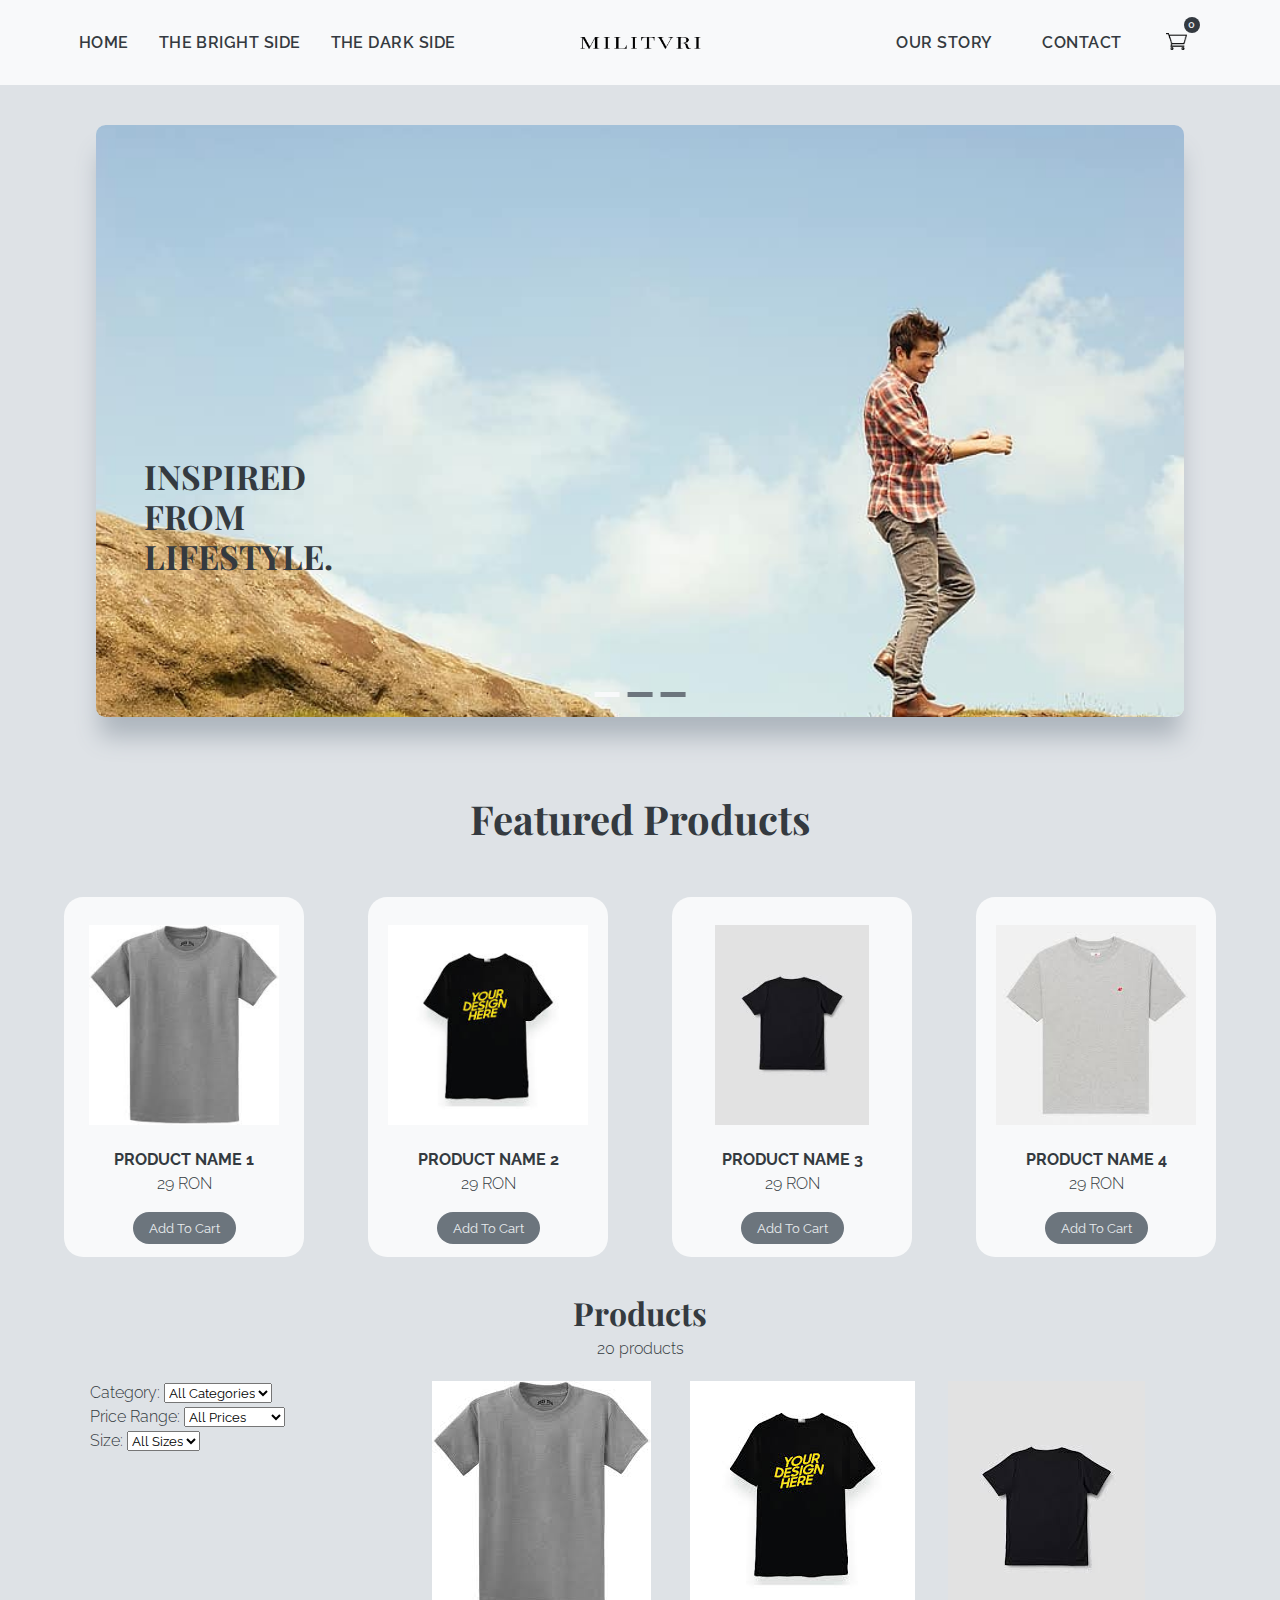
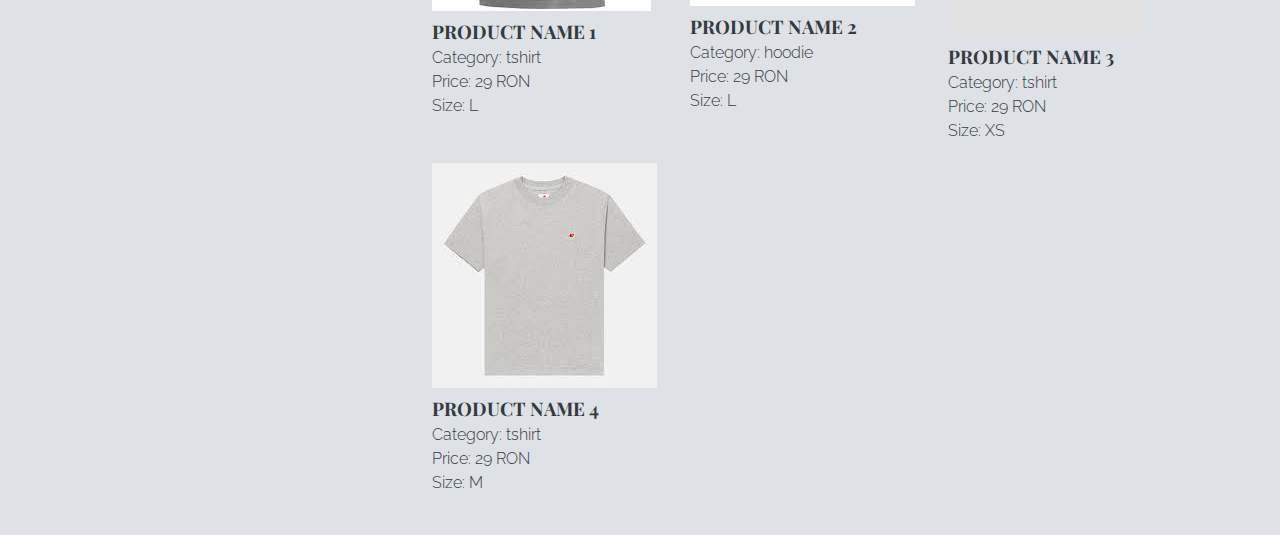
==== brightside.html @ 94e91d06 "update" ====
<!DOCTYPE html>
<html lang="en">
    <head>
        <meta charset="UTF-8">
        <meta name="viewport" content="width=device-width, initial-scale=1.0">
        <link rel="stylesheet" href="css/style.css">
        <script src="https://code.jquery.com/jquery-3.6.0.min.js"></script>
        <link rel="icon" type="image/png" href="images/logo-M.png"/>
        <link href='https://unpkg.com/boxicons@2.1.4/css/boxicons.min.css' rel='stylesheet'>
        <title>THE BRIGHT SIDE</title>
    </head>
    <body onload="loadProducts()">
        
        <div class="shared-container">
            <div id="navigationContainer"></div>
            
            <div class="bright-side">
                <section class="carousell">
                    <div class="img-list" id="img-list">
                        <img src="images/slide-1.jpg" width="770" alt="">
                        <img src="images/slide-2.jpg" width="770" alt="">
                        <img src="images/slide-3.jpg" width="770" alt="">
                    </div>
                    <div class="content">
                        <div class="text-content">
                            <h2>INSPIRED FROM LIFESTYLE.</h2>
                            <!-- <p>This is a text</p> -->
                        </div>
                    </div>
                    <div class="btn-section">
                        <div class="caro-btn" onclick="slideImg(0)"></div>
                        <div class="caro-btn" onclick="slideImg(1)"></div>
                        <div class="caro-btn" onclick="slideImg(2)"></div>
                    </div>
                </section>

                <section class="featured-products">
                        <h1>Featured Products</h1>
                        <div class="all-products">
                            
                        </div>
                </section>

                <h1>Products</h1>
                <p>20 products</p>

                <section class="products-list">
                    

                    <div class="filters">
                        <div>
                            <label for="category-filter">Category:</label>
                            <select id="category-filter">
                                <option value="all">All Categories</option>
                                <option value="tshirt">T-Shirt</option>
                                <option value="hoodie">Hoodie</option>
                                <!-- Add more categories as needed -->
                            </select>
                        </div>
                        <div>
                            <label for="price-range-filter">Price Range:</label>
                            <select id="price-range-filter">
                                <option value="all">All Prices</option>
                                <option value="0-50">0 - 50 RON</option>
                                <option value="50-100">50 - 100 RON</option>
                                <!-- Add more price ranges as needed -->
                            </select>
                        </div>
                        <div>
                            <label for="size-filter">Size:</label>
                            <select id="size-filter">
                                <option value="all">All Sizes</option>
                                <option value="XS">XS</option>
                                <option value="S">S</option>
                                <option value="M">M</option>
                                <option value="L">L</option>
                                <option value="XL">XL</option>
                                <!-- Add more sizes as needed -->
                            </select>
                        </div>
                    </div>
                    <div class="product-list" id="product-list">
                        <!-- Product items will be dynamically added here -->
                    </div>
                </section>
            </div>
        </div>  

        <script src="https://ajax.googleapis.com/ajax/libs/jquery/3.5.1/jquery.min.js"></script>
        <script src="js/script.js"></script>

    </body>
</html>
---- css/style.css ----
@import url('https://fonts.googleapis.com/css2?family=Playfair+Display&family=Raleway:wght@500&display=swap');

* {
    margin: 0;
    padding: 0;
    box-sizing: border-box;
    font-family: 'Raleway', sans-serif;
}

h1, h2, h3, h4, h5, h6 {
    font-family: 'Playfair Display', serif;
}

:root {
    --primary-color-white: #F8F9FA;
    --primary-color-black: #212529;
    --primary-color-grey: #ADB5BD;
    --text-color-black: #343A40;
    --text-color-white: #E9ECEF;
    --background-color-light: #DEE2E6;
    --background-color-dark: #6C757D;
    --background-black: #343A40;
}

/* ---------- HOME PAGE ---------- */

.background-homepage {
    position: relative;
    width: 100%;
    min-height: 100vh;
    display: flex;
    flex-direction: column;
    justify-content: flex-start;
    background-image: url('../images/background.jpg');
    background-size: cover;
    background-repeat: no-repeat;
    background-position: center;
}

.navigation {
    /*background-color: var(--primary-color-white);*/
    background-color: transparent;
    position: fixed;
    width: 100%;
    transition: transparent-color 0.3s ease;
    z-index: 1000;
    height: 5.3rem;
}

.start-page .navigation .logo-image {
    content: url(../images/logo-scris-white.png);
}

.shared-container .navigation .logo-image {
    content: url(../images/logo-scris.png);
}

.start-page .navigation .logo-cart {
    content: url(../images/logo-cart-empty-white.png);
}

.shared-container .navigation .logo-cart {
    content: url(../images/logo-cart-empty-black.png);
}

.navigation > .container {
    max-width: 90%;
    margin: auto;
}

.navbar {
    position: relative;
}

.logo-toggle-container
{
    position: absolute;
    left: 50%;
    transform: translateX(-50%);
    padding: 2.1rem 0.6rem;
}

.logo-toggle-container a {
    display: block;
}

.logo-toggle-container a img {
    width: 7.5rem;
}

.menu {
    text-align: right;
    position: relative;
    list-style: none;
}

@media screen and (min-width: 183.5rem) {
    .menu {
        display: block !important;
        height: auto !important;
    }
}

.menu li {
    display: inline-block;
    padding: 1.56rem 0;
    margin-left: 0;
    flex: 1;
}

.menu .cart-count {
    position: relative;
    top: -2.3rem;
    left: 2rem;
    background-color: var(--background-black);
    border-radius: 50%;
    width: 1rem;
    height: 1rem;
    text-align: center;
    font-size: 0.7rem;
    color: var(--text-color-white);
    justify-content: center;
}

.menu li a,
.menu li button {
    display: block;
    padding: 0.5rem 0.93rem;
    text-decoration: none;
    font-weight: 600;
    letter-spacing: 0.03rem;
    /*color: var(--primary-color-black);*/
    color: var(--text-color-white);
    font-size: 1rem;
    height: 2.1rem;
}

.menu li:nth-child(1),
.menu li:nth-child(2),
.menu li:nth-child(3) {
    float: left;
}

.menu li:nth-last-child(-n+3) {
    float: right;
}

.menu li:last-child {
    justify-content: flex-end;
    padding-right: 1.25rem;
}

.navigation:hover {
    /*background-color: transparent;*/
    background-color: var(--background-color-light);
    
}

.navigation:hover .menu li a,
.navigation:hover .menu li button {
    /*color: var(--primary-color-white);*/
    color: var(--text-color-black);
}

.navigation:hover .logo-image {
    content: url(../images/logo-scris.png);
}

.navigation:hover .logo-cart {
    content: url(../images/logo-cart-empty-black.png);
}

.logo-cart {
    width: 3.1rem;
    height: auto;
    padding: 0 0.9rem;
}

@media screen and (max-width: 1100px) {
    .logo-toggle-container {
        position: fixed;
        top: 0;
        width: 100%;
        transform: translateX(0%);
    }

    .logo-toggle-container a {
        width: 80%;
    }

    .toggle-box {
        position: absolute;
        right: 10px;
        top: 20px;
        display: block;
        width: 40px;
        background: var(--background-black);
        padding: 15px 9px;
        cursor: pointer;
        border-radius: 5px;
    }

    .toggle-box span {
        display: block;
        max-width: 90%;
        margin: auto;
        height: 2px;
        background-color: var(--background-color-light);
        margin-bottom: 4px;
    }

    .toggle-box span:last-child {
        margin-bottom: 0;
    }

    .menu {
        text-align: center;
        display: flex;
        flex-direction: column; 
        list-style: none;
        background-color: var(--background-color-light);
    }

    .menu li {
        display: block;
        float: none !important;
        padding: 2px 10px;
        border-bottom: 1px solid #ccc; 
    }

    .menu li:nth-child(6) { 
        order: 1; 
    } 

    .menu li:nth-child(5) { 
        order: 2; 
    } 

    .menu li:nth-child(4) { 
        order: 3; 
    }

    .navigation:hover {
        background-color: var(--background-color-light); /* Initial white background */
    }

    .navigation:hover .menu li a,
    .navigation:hover, menu li button {
        color: var(--text-color-black); /* Set text color back to black */
    }

    .navigation:hover .logo-image {
        content: url(../images/logo-scris.png); /* Initial logo */
    }

    .navigation:hover .logo-cart {
        content: url(../images/logo-cart-empty-black.png); /* Initial cart logo */
    }
}


/* ---------- CONTACT PAGE ---------- */

.form-section {
    display: flex;
    justify-content: center;
    align-items: center;
    min-height: 100vh;
    background: var(--background-black);
    width: 100%;
}

.form-section::before {
    content: '';
    position: absolute;
    top: 0;
    left: 0;
    width: 50%;
    height: 100%;
    background: var(--background-color-light);
    z-index: 0;
}

.contact-container {
    position: relative;
    min-width: 1100px;
    min-height: 550px;
    display: flex;
    z-index: 1000;
}

.contact-container .contact-info {
    position: absolute;
    top: 40px;
    width: 350px;
    height: calc(100% - 80px);
    background: var(--background-black);
    z-index: 1;
    padding: 40px;
    display: flex;
    justify-content: center;
    flex-direction: column;
    justify-content: space-between;
    box-shadow: 0 20px 25px rgba(0, 0, 0, 0.15);
}

.contact-form {
    position: absolute;
    padding: 70px 50px;
    padding-left: 250px;
    margin-left: 150px;
    width: calc(100% - 150px);
    height: 100%;
    background: var(--primary-color-white);
    box-shadow: 0 50px 50px rgba(0, 0, 0, 0.25);
}

.contact-info h2 {
    color: var(--text-color-white);
    font-size: 24px;
    font-weight: 500;
}

.contact-info ul.info {
    position: relative;
    margin: 40px 0;
}

.contact-info ul.info li {
    position: relative;
    list-style: none;
    display: flex;
    margin: 20px 0;
    cursor: pointer;
    align-items: flex-start;
}

.contact-info ul.info li span:nth-child(1) {
    width: 30px;
    min-width: 30px;
}

.contact-info ul.info li span:nth-child(1) img {
    max-width: 100%;
}

.contact-info ul.info li span:nth-child(2) {
    color: var(--text-color-white);
    margin-left: 10px;
    font-weight: 300;
}

.contact-info ul.sci {
    position: relative;
    display: flex;
}

.contact-info ul.sci li {
    list-style: none;
    margin-right: 15px;
}

.contact-info ul.sci li a {
    text-decoration: none;
}

.contact-info ul.sci li a img {
    filter: invert(1);
    width: 23px;
}

.contact-form h2 {
    color: var(--text-color-black);
    font-size: 24px;
    font-weight: 500;
}

.formBox {
    position: relative;
    display: flex;
    justify-content: space-between;
    flex-wrap: wrap;
    padding-top: 30px;
}

.inputBox {
    position: relative;
    margin-bottom: 35px;
}

.inputBox.w50 {
    width: 47%;

}

.inputBox.w100 {
    width: 100%;
}

.inputBox input,
.inputBox textarea {
    width: 100%;
    resize: none;
    padding: 5px 0;
    font-size: 18px;
    font-weight: 300;
    color: var(--text-color-black);
    border: none;
    outline: none;
    border-bottom: 1px solid var(--primary-color-grey);
}

.inputBox textarea {
    height: 120px;
}

.inputBox span {
    position: absolute;
    left: 0;
    padding: 5px 0;
    pointer-events: none;
    font-size: 18px;
    font-weight: 300;
    transition: 0.3s;
    color: var(--primary-color-grey);
}

.inputBox input:focus ~ span,
.inputBox input:valid ~ span,
.inputBox textarea:focus ~ span,
.inputBox textarea:valid ~ span {
    transform: translateY(-20px);
    font-size: 12px;
    font-weight: 400;
    letter-spacing: 1px;
    color: var(--text-color-black);
}

.inputBox input[type="submit"] {
    position: relative;
    cursor: pointer;
    background: var(--background-black);
    color: var(--text-color-white);
    border: none;
    max-width: 150px;
    padding: 12px;
}

.inputBox input[type="submit"]:hover {
    background: var(--primary-color-black);
    scale: 1.05;
    box-shadow: 0 20px 50px rgba(0, 0, 0, 0.2);
}

@media (max-width: 1200px) {
    .contact-container {
        width: 90%;
        min-width: auto;
        margin: 20px;
        box-shadow: 0 20px 50px rgba(0, 0, 0, 0.2);
    }

    .contact-container .contact-info {
        top: 0;
        position: relative;
        height: 550px;
        box-shadow: none;
    }

    .contact-container .contact-form {
        position: relative;
        width: calc(100% - 350px);
        padding-left: 0;
        margin-left: 0;
        padding: 40px;
        height: 550px;
        box-shadow: none;
    }
}

@media (max-width: 991px) {
    .form-section {
        background: var(--background-color-light);
    }

    .form-section:before {
        display: none;
    }

    .contact-container {
        display: flex;
        flex-direction: column-reverse;
    }

    .contact-container .contact-form {
        width: 100%;
        height: auto;
    }

    .contact-container .contact-info {
        width: 100%;
        height: auto;
        flex-direction: row;
    }

    .contact-container .contact-info ul.sci {
        position: relative;
        display: flex;
        justify-content: center;
        align-items: center;
    }
}

@media (max-width: 600px) {
    .contact-container .contact-form {
        padding: 25px;
    }

    .contact-container .contact-info {
        padding: 25px;
        flex-direction: column;
        align-items: flex-start;
    }

    .contact-container .contact-info ul.sci {
        margin-top: 40px;
    }

    .contact-container .contact-form .formBox .inputBox.w50 {
        width: 100%;
    }
}

.shared-container {
    display: flex;
    flex-direction: column;

}


.shared-container .navigation:hover {
    background-color: var(--primary-color-white); /* Initial white background */
}

.shared-container .navigation:hover .menu li a {
    color: var(--text-color-black); /* Set text color back to black */
}

.shared-container .navigation:hover .logo-image {
    content: url(../images/logo-scris.png); /* Initial logo */
}

.shared-container .navigation:hover .logo-cart {
    content: url(../images/logo-cart-empty-black.png); /* Initial cart logo */
}

.shared-container .navigation {
    background-color: var(--primary-color-white);
}

.shared-container .navigation .menu li a {
    color: var(--text-color-black);
}

.shared-container .navigation .logo-image {
    content: url(../images/logo-scris.png);
}

.shared-container .navigation:hover .logo-cart {
    content: url(../images/logo-cart-empty-black.png);
}

/* ---------- BRIGHT SIDE ---------- */

.bright-side {
    margin: 0;
    padding: 0;
    font-weight: 300;
    font-style: normal;
    font-size: 1em;
    line-height: 1.5;
    color: var(--text-color-black);
    scroll-behavior: smooth;
    position: relative;
    display: flex;
    justify-content: center;
    align-items: center;
    width: 100%;
    min-height: 640px;
    flex-direction: column;
    background-color: var(--background-color-light);
    top: 5.3rem;
}

/* ---------- SLIDER ---------- */

.carousell {
    position: relative;
    width: 68rem;
    height: 37rem;
    margin: 2.5rem;
    border-radius: 0.6rem;
    overflow: hidden;
    font-weight: 300;
    font-style: normal;
    font-size: 1rem;
    color: var(--text-color-black);
    background-color: #eee;
    box-shadow: 0 1.5rem 1.5rem -0.3rem var(--primary-color-grey);
}

.carousell .img-list {
    position: absolute;
    top: 0;
    left: 0%;
    width: calc(100% * 3.001);
    height: 100%;
    transition: 500ms;
}

.carousell .img-list img {
    float: left;
    width: calc(100% / 3);
    height: 100%;
    object-fit: cover;
    object-position: center;
}

.carousell .content {
    position: relative;
    z-index: 100;
    width: 100%;
    height: 100%;
    padding: 3rem;
    padding-bottom: 4.6rem;
}

.carousell .text-content {
    position: absolute;
    bottom: 120px;
    width: calc(100% - 6.25rem);
    max-width: 7.5rem;
    line-height: 1.2;
    color: var(--text-color-black);
    padding-top: 80px;
}

.carousell h2 {
    font-size: 2.1rem;
    font-weight: 700;
    padding-bottom: 1.25rem;
    z-index: 1;
}

.carousell p {
    font-weight: 400;
    font-size: 1rem;
}

.carousell .btn-section {
    position: absolute;
    display: flex;
    bottom: 1.25rem;
    left: 50%;
    transform: translateX(-50%);
    z-index: 200;
    width: -moz-fit-content;
    width: fit-content;
}

.carousell .caro-btn {
    width: 1.56rem;
    height: 0.3rem;
    margin: 0 0.25rem;
    background-color: var(--background-color-dark);
    transition: 300ms;
    cursor: pointer;
}

.carousell .caro-btn:first-child {
    background-color: var(--primary-color-white);
}

.carousell .caro-btn:hover {
    background-color: var(--background-black);
}

@media (max-width: 1110px) {
    .carousell {
        width: 50rem;
        height: 30rem;
    }

    .carousell .img-list {
        width: calc(100% * 3);
    }

    .content h2 {
        font-size: 1.9rem;
    }

    .carousell p {
        font-weight: 400;
        font-size: 0.8rem;
    }
}

@media (max-width: 890px) {
    .carousell {
        width: 35rem;
        height: 20rem;
    }

    .carousell .img-list {
        width: calc(100% * 3);
    }

    .carousell h2 {
        font-size: 1.7rem;
        padding-bottom: 0;
        margin-bottom: 0.2rem;
        margin-left: -2rem;
    }

    .carousell p {
        font-weight: 400;
        font-size: 0.8rem;
        margin-left: -2rem;
        margin-bottom: -3rem;
    }
}

@media (max-width: 550px) {
    .carousell {
        width: 25rem;
        height: 15rem;
    }

    .carousell .img-list {
        width: calc(100% * 3);
    }

    .carousell h2 {
        font-size: 1.5rem;
        padding-bottom: 0;
        margin-bottom: 0.2rem;
        margin-left: -2rem;
    }

    .carousell p {
        font-weight: 400;
        font-size: 0.6rem;
        margin-left: -2rem;
        margin-bottom: -3rem;
    }
}

@media (max-width: 415px) {
    .carousell {
        width: 20rem;
        height: 13rem;
    }

    .carousell .img-list {
        width: calc(100% * 3.001);
    }

    .carousell h2 {
        font-size: 1.3rem;
        padding-bottom: 0;
        margin-bottom: 0.3rem;
        margin-left: -2rem;
    }

    .carousell p {
        font-weight: 400;
        font-size: 0.6rem;
        margin-left: -2rem;
        margin-bottom: -5rem;
    }
}

@media (max-width: 290px) {
    .carousell {
        width: 15rem;
        height: 10rem;
    }

    .carousell .img-list {
        width: calc(100% * 3);
    }

    .carousell h2 {
        font-size: 1rem;
        padding-bottom: 0;
        margin-bottom: 0.3rem;
        margin-left: -2rem;
    }

    .carousell p {
        font-weight: 400;
        font-size: 0.6rem;
        margin-left: -2rem;
        margin-bottom: -5rem;
    }
}

/* ---------- FEATURED PRODUCTS ---------- */

.all-products {
    display: flex;
    align-items: center;
    justify-content: center;
    flex-wrap: wrap;
}

.featured-products h1 {
    text-align: center;
    margin-bottom: 1rem;
    font-size: 2.5rem;
    margin-top: 2rem;
}

.product {
    overflow: hidden;
    background: var(--primary-color-white);
    color: var(--text-color-black);
    text-align: center;
    width: 240px;
    height: 360px;
    padding: 2rem;
    display: flex;
    flex-direction: column;
    align-items: center;
    justify-content: center;
    border-radius: 1.2rem;
    margin: 2rem;
}

.product h4 {
    font-family: 'Raleway', sans-serif;
}

.product:hover img {
    scale: 1.1;
}

.product:hover {
    box-shadow: 5px 15px 25px var(--background-color-dark);
}

.product img {
    height: 200px;
    margin: 1rem;
    transition: all 0.3s;
}

.product-options .product-btn:link,
.product-options .product-btn:visited,
.product .product-btn:link, 
.product .product-btn:visited {
    color: var(--text-color-white);
    display: inline-block;
    text-decoration: none;
    background-color: var(--background-color-dark);
    padding: 0.5rem 1rem;
    border-radius: 1rem;
    margin-top: 1rem;
    transition: all 0.2s;
}

.product-options .product-btn,
.product .product-btn {
    color: var(--text-color-white);
    display: inline-block;
    text-decoration: none;
    background-color: var(--background-color-dark);
    padding: 0.5rem 1rem;
    border-radius: 1rem;
    margin-top: 1rem;
    transition: all 0.2s;
    border: none;
}

.product-options .product-btn:hover,
.product .product-btn:hover {
    transform: scale(1.1);
    cursor: pointer;
}

.product-options .product-btn {
    margin-left: 35%;
    width: 150px;
    height: 40px;
    font-size: 16px;
    margin-top: 2rem !important;
}

/* ---------- DARK SIDE ---------- */

.dark-side {
    margin: 0;
    padding: 0;
    font-weight: 300;
    font-style: normal;
    font-size: 1em;
    line-height: 1.5;
    color: var(--text-color-white);
    scroll-behavior: smooth;
    position: relative;
    display: flex;
    justify-content: center;
    align-items: center;
    width: 100%;
    min-height: 100vh;
    flex-direction: column;
    background-color: var(--background-black);
}

/* ---------- CART ---------- */

.cart-btn {
    background: transparent;
    border: none;
    cursor: pointer;
}

.cart {
    position: fixed;
    top: 0;
    right: -100%;
    width: 360px;
    height: 100vh;
    padding: 20px;
    background: var(--background-color-dark);
    box-shadow: -2px 0 4px hsl(0 4% 15% / 10%);
    transition: 0.6s;
    overflow-y: auto;
}

.cart.active {
    right: 0;
}


.cart-title {
    text-align: center;
    font-size: 1.5rem;
    font-weight: 600;
    margin-top: 2rem;
}

.cart-box {
    display: grid;
    grid-template-columns: 32% 50% 18%;
    align-items: center;
    gap: 1rem;
    margin-top: 1rem;
}

.cart-img {
    width: 100px;
    height: 100px;
    object-fit: contain;
    padding: 10px;
}

.detail-box {
    display: grid;
    row-gap: 0.5rem;
}

.cart-product-title {
    font-size: 1rem;
    text-transform: uppercase;
}

.cart-price {
    font-weight: 500;
}

.cart-quantity {
    border: 1px solid var(--primary-color-white);
    outline-color: var(--primary-color-grey);
    width: 2.4rem;
    text-align: center;
    font-size: 1rem;
    border-radius: 5px;
}

.cart-size {
    border: 1px solid var(--primary-color-white);
    outline-color: var(--primary-color-grey);
    width: 7rem;
    text-align: center;
    font-size: 1rem;
    border-radius: 5px;
}

.cart-remove {
    font-size: 24px;
    color: var(--background-black);
    cursor: pointer;
    background: transparent;
    border: none;
}

.total {
    display: flex;
    justify-content: flex-end;
    margin-top: 1.5rem;
    border-top: 1px solid var(--primary-color-white);
}

.total-title {
    font-size: 1rem;
    font-weight: 600;
}

.total-price {
    margin-left: 0.5rem;
}

.btn-buy {
    display: flex;
    margin: 1.5rem auto 0 auto;
    padding: 12px 20px;
    border: none;
    background: var(--background-black);
    color: var(--text-color-white);
    font-size: 1rem;
    font-weight: 500;
    cursor: pointer;
    border-radius: 1rem;
}

.btn-buy:hover {
    background-color: var(--primary-color-black);
}

#close-cart {
    position: absolute;
    top: 1rem;
    right: 0.8rem;
    font-size: 2rem;
    cursor: pointer;
    color: var(--background-black);
    background: transparent;
    border: none;
}

/* ---------- PRODUCT PAGE ---------- */

.product-container {
    color: var(--text-color-black);
    display: flex;
    justify-content: center;
    align-items: center;
    width: 100%;
    min-height: 100vh;
    background-color: var(--background-color-light);
   
}

.detailPage-product {
    width: 100%;
    display: flex;
    max-width: 1024px;
    margin-top: 5.3rem;
}

.detailPage-gallery {
    flex-basis: 47%;
    transform: scale(1.08);
    box-shadow: -10px 5px 10px 10px rgba(0, 0, 0, 0.1);
    position: relative;
    height: 700px;
    width: 480px;
}

.detailPage-gallery img {
    width: 100%;
    display: block;
    height: 700px;
    width: 480px;
    transition: transform 1s ease;
}

.detailPage-details {
    flex-basis: 53%;
    background: var(--primary-color-white);
    padding: 40px;
    padding-left: 60px;
    box-shadow: -10px 5px 10px 10px rgba(0, 0, 0, 0.1);
    font-size: 13px;
    font-weight: 500;
}

.detailPage-details h1 {
    font-size: 30px;
}

.detailPage-details h2 {
    font-size: 20px;
    font-weight: 600;
    color: var(--background-color-dark);
}

.detailPage-details p {
    font-size: 14px;
    font-weight: 300;
    padding-top: 20px;
}

.detailPage-details form {
    font-size: 15px;
    font-weight: 400;
}

.size-select {
    display: flex;
    align-items: center;
    margin-top: 50px;
}

.size-select p {
    width: 70px;
    padding: 5px;
}

.size-select input:checked + span {
    color: royalblue;
    font-weight: 1000;
}

.size-select input {
    display: none;
}

.size-select span {
    padding: 5px;
    margin-right: 10px;
    cursor: pointer;
}

.quantity-select {
    display: flex;
    align-items: center;
    margin-top: 20px;
}

.quantity-select p {
    width: 70px;
    padding: 5px;
}

.quantity-select input {
    background: var(--background-color-light);
    border: 0;
    outline: 0;
    padding: 2px 2px 2px 15px;
    width: 50px;
    border-radius: 5px;
    font-size: 16px;
}

.controls {
    position: absolute;
    bottom: 40px;
    right: 20px;
}

.controls .imgBtn {
    display: block;
    width: 10px;
    height: 10px;
    border-radius: 50%;
    background: rgba(0, 0, 0, 0.5);
    margin: 10px;
    cursor: pointer;
    transition: 0.7s;
}

.controls .imgBtn.active {
    background: var(--primary-color-black);
}

/* ---------- CART PAGE ---------- */

.cartPage-container {
    color: var(--text-color-black);
    display: relative;
    justify-content: center;
    align-items: center;
    width: 100%;
    min-height: 100vh;
    background-color: var(--background-color-light);
    margin-top: 5.3rem;
}

.wrapper {
    max-width: 1200px;
    margin: 0 auto;
}

.wrapper h1 {
    padding: 30px 0;
    text-align: center;
    text-transform: uppercase;
}

.project { 
    display: flex;
}

.shop {
    flex: 75%;
}

.box {
    display: flex;
    width: 100%;
    height: 200px;
    overflow: hidden;
    margin-bottom: 20px;
    background: var(--primary-color-white);
    transition: all 0.6s ease;
    box-shadow: rgba(100, 100, 111, 0.2) 0 7px 29px 0;
}

.box:hover {
    transform: scale(1.02);
}

.box img {
    width: 300px;
    height: 200px;
    object-fit: contain;
}

.contentCart {
    padding: 20px;
    position: relative;
    width: 100%;
}

.contentCart h3 {
    margin-bottom: 30px;
}

.contentCart h4 {
    margin-bottom: 50px;
}

.btn-area {
    position: absolute;
    bottom: 20px;
    right: 20px;
    padding: 10px 25px;
    background-color: var(--background-color-dark);
    color: var(--text-color-white);
    cursor: pointer;
    border-radius: 10px;
    font-weight: 400;
}

.btn-area:hover {
    background-color: var(--background-black);
    color: var(--text-color-white);
}

.unit input {
    width: 40px;
    padding: 3px;
    text-align: center;
}

.btn-area i {
    margin-right: 5px;
}

.right-bar {
    flex: 25%;
    margin-left: 20px;
    padding: 20px;
    height: 400px;
    border-radius: 5px;
    background: var(--primary-color-white);
    box-shadow: rgba(100, 100, 111, 0.2) 0 7px 29px 0;
}

.right-bar hr {
    margin-bottom: 25px;
}

.right-bar p {
    display: flex;
    justify-content: space-between;
    margin-bottom: 30px;
    font-size: 20px;
}

.right-bar a {
    background-color: var(--background-color-dark);
    color: var(--text-color-white);
    text-decoration: none;
    display: block;
    text-align: center;
    height: 40px;
    line-height: 40px;
    font-weight: 900;
}

.right-bar a:hover {
    background-color: var(--background-black);
    color: var(--text-color-white);
}

@media screen and (max-width: 700px) {
    .contentCart h3 {
        margin-bottom: 15px;
    }

    .contentCart h4 {
        margin-bottom: 20px;
    }

    .btn2 {
        display: none;
    }

    .box {
        height: 150px;
    }

    .box img {
        height: 150px;
        width: 200px;
    }
}

@media screen and (max-width: 900px) {
    .project {
        flex-direction: column;
    }

    .right-bar {
        margin-left: 0;
        margin-bottom: 20px;
    }
}

@media screen and (max-width: 1250px) {
    .wrapper {
        max-width: 90%;
    }
}

/* Cookies */

.wrapper-cookies {
    position: fixed;
    bottom: 50px;
    left: -350px;
    max-width: 340px;
    width: 100%;
    background: var(--background-color-light);
    border-radius: 8px;
    padding: 15px 25px 22px;
    transition: right 0.3s ease;
    box-shadow: 0 5px 10px rgba(0, 0, 0, 0.1);
}

.wrapper-cookies.show {
    left: 20px;
}

.wrapper-cookies header i {
    color: #029b8c;
    font-size: 32px;
}

.wrapper-cookies header h2 {
    color: #029b8c;
    font-weight: 500;
}

.wrapper-cookies .data-cookies {
    margin-top: 16px;
}

.wrapper-cookies .data-cookies p {
    color: #333;
    font-size: 16px;
}

.data-cookies p a {
    color: #029b8c;
    text-decoration: none;
}

.data-cookies p a:hover {
    text-decoration: underline;
}

.wrapper-cookies .buttons-cookies {
    margin-top: 16px;
    width: 100%;
    display: flex;
    align-items: center;
    justify-content: space-between;
}

.buttons-cookies .buttonCookie {
    border: none;
    color: #fff;
    padding: 8px 0;
    border-radius: 4px;
    background: #029b8c;
    cursor: pointer;
    width: calc(100% / 2 - 10px);
    transition: all 0.2s ease;
}

.buttons-cookies #acceptBtn:hover {
    background-color: #034bf1;
}

#declineBtn {
    border: 2px solid #029b8c;
    background-color: #fff;
    color: #029b8c;
}

#declineBtn:hover {
    background-color: #029b8c;
    color: #fff;
}

/* PRODUCT LIST */

.products-list {
    display: flex;
    flex-wrap: wrap; /* Enable wrapping for responsiveness */
}

.filters {
    flex: 0 0 30%; /* Set a fixed width for the filters (adjust as needed) */
    box-sizing: border-box;
    padding: 20px; /* Add padding as needed */
}

.product-list {
    flex: 1; /* Take up remaining space */
    box-sizing: border-box;
    padding: 20px; /* Add padding as needed */
    display: flex;
    flex-wrap: wrap;
    justify-content: space-between;
}

.product-item {
    width: calc(33.33% - 10px); /* Three columns with some spacing */
    margin-bottom: 20px;
    box-sizing: border-box;
}


/* Responsive adjustments */
@media screen and (max-width: 768px) {
    .products-list {
        flex-direction: column;
    }

    .filters,
    .product-list {
        flex: auto; /* Take up the full width in a column layout */
        width: 100%;
    }

    .product-item {
        width: 100%; /* Full width for each product on smaller screens */
    }
}
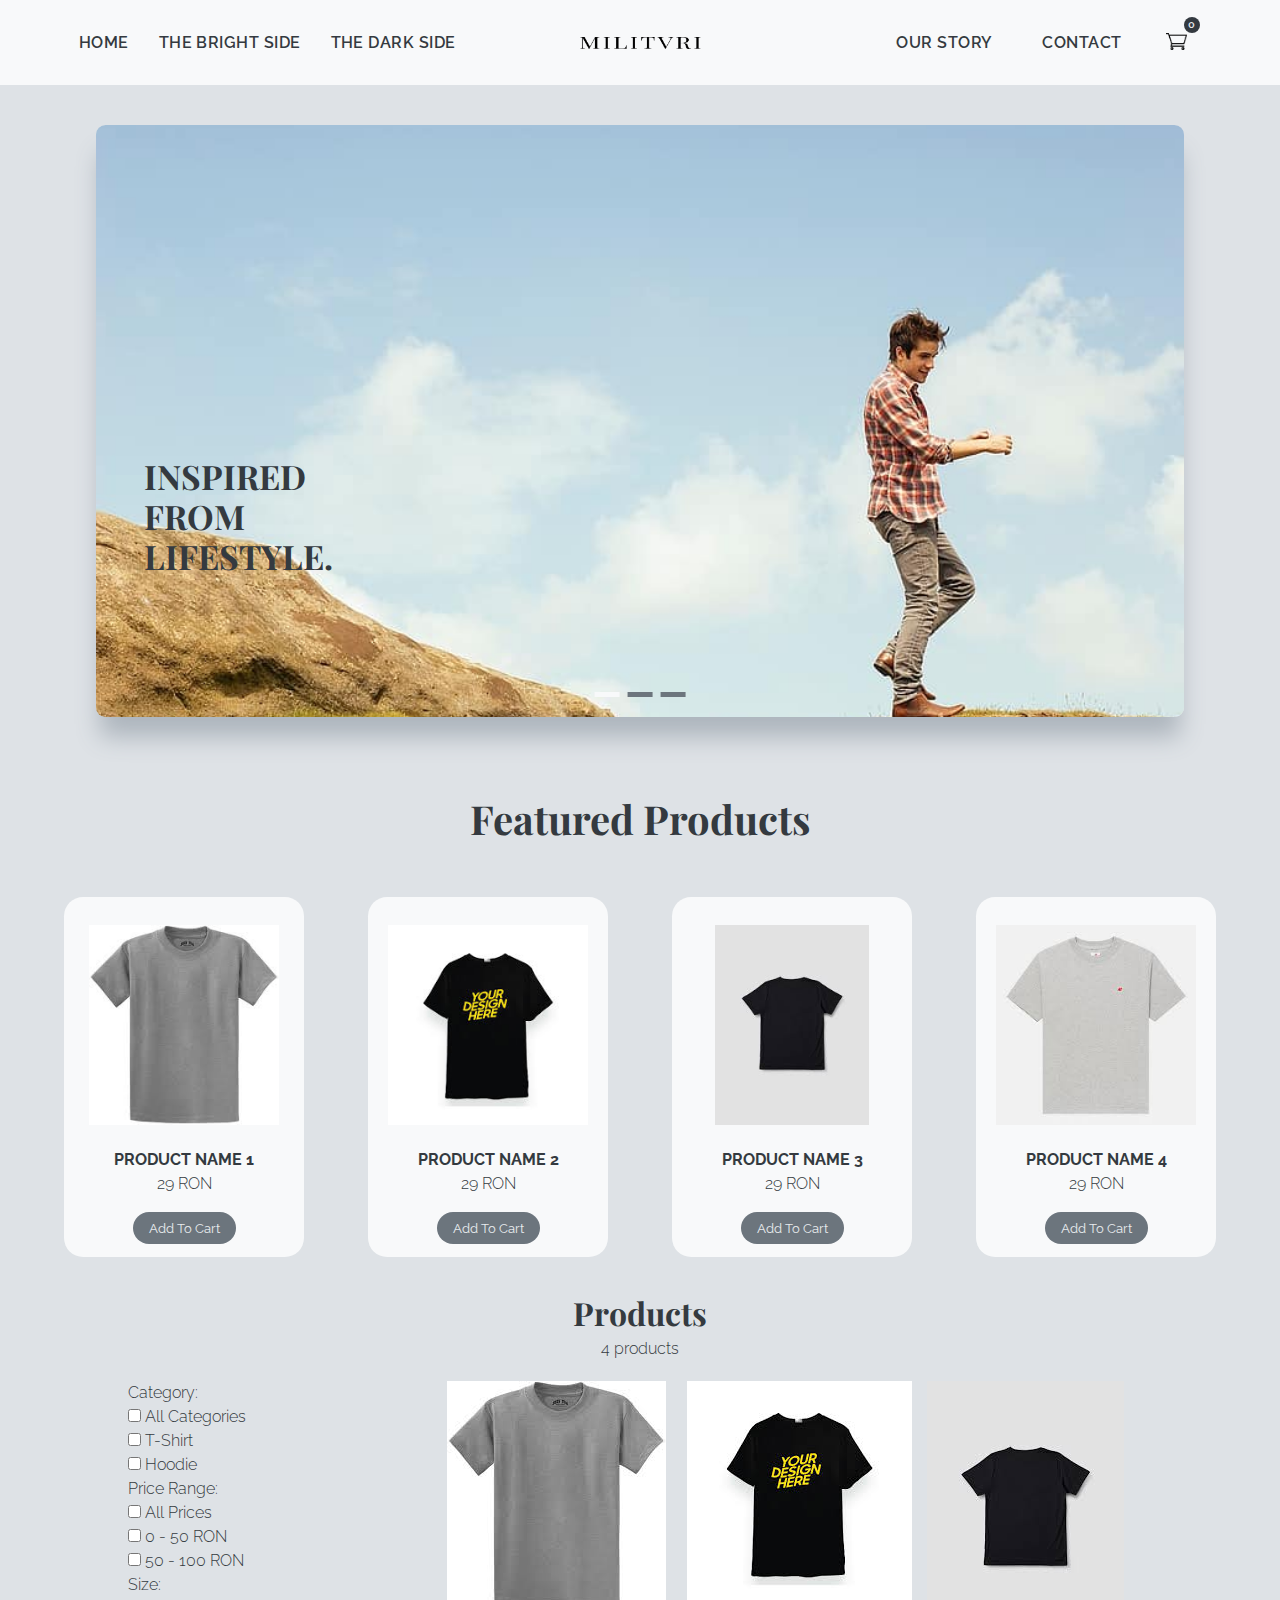
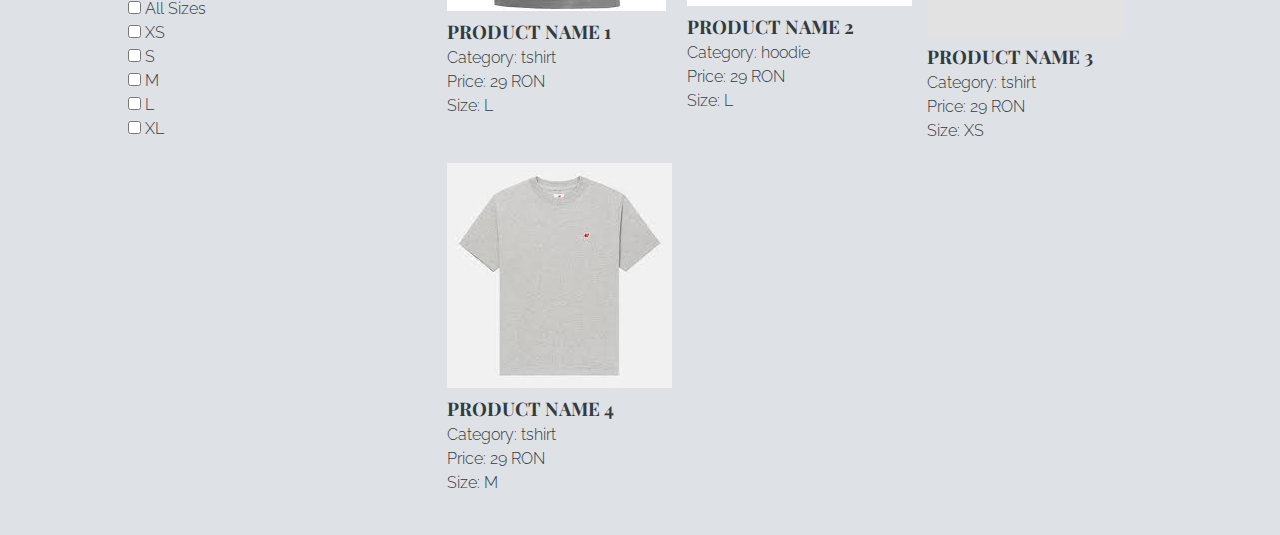
==== commit d1d92086: "update" ====
--- a/brightside.html
+++ b/brightside.html
@@ -42,32 +42,84 @@
                 </section>
 
                 <h1>Products</h1>
-                <p>20 products</p>
+                <p class="productsCount"></p>
 
                 <section class="products-list">
                     
 
                     <div class="filters">
-                        <div>
+                        <div id="category-filter">
                             <label for="category-filter">Category:</label>
+                            <div class="allCat-filter">
+                                <input type="checkbox">
+                                <span>All Categories</span>
+                            </div>
+                            <div class="tshirt-filter">
+                                <input type="checkbox">
+                                <span>T-Shirt</span>
+                            </div>
+                            <div class="hoodie-filter">
+                                <input type="checkbox">
+                                <span>Hoodie</span>
+                            </div>
+                            <!--
                             <select id="category-filter">
                                 <option value="all">All Categories</option>
                                 <option value="tshirt">T-Shirt</option>
                                 <option value="hoodie">Hoodie</option>
-                                <!-- Add more categories as needed -->
                             </select>
+                            -->
                         </div>
-                        <div>
+
+                        <div id="price-range-filter">
                             <label for="price-range-filter">Price Range:</label>
+                            <div class="allPrice-filter">
+                                <input type="checkbox">
+                                <span>All Prices</span>
+                            </div>
+                            <div class="0-50">
+                                <input type="checkbox">
+                                <span>0 - 50 RON</span>
+                            </div>
+                            <div class="50-100">
+                                <input type="checkbox">
+                                <span>50 - 100 RON</span>
+                            </div>
+                            <!--
                             <select id="price-range-filter">
                                 <option value="all">All Prices</option>
                                 <option value="0-50">0 - 50 RON</option>
                                 <option value="50-100">50 - 100 RON</option>
-                                <!-- Add more price ranges as needed -->
                             </select>
+                            -->
                         </div>
                         <div>
                             <label for="size-filter">Size:</label>
+                            <div class="allSizes-filter">
+                                <input type="checkbox">
+                                <span>All Sizes</span>
+                            </div>
+                            <div class="XS">
+                                <input type="checkbox">
+                                <span>XS</span>
+                            </div>
+                            <div class="S">
+                                <input type="checkbox">
+                                <span>S</span>
+                            </div>
+                            <div class="M">
+                                <input type="checkbox">
+                                <span>M</span>
+                            </div>
+                            <div class="L">
+                                <input type="checkbox">
+                                <span>L</span>
+                            </div>
+                            <div class="XL">
+                                <input type="checkbox">
+                                <span>XL</span>
+                            </div>
+                            <!--
                             <select id="size-filter">
                                 <option value="all">All Sizes</option>
                                 <option value="XS">XS</option>
@@ -75,8 +127,8 @@
                                 <option value="M">M</option>
                                 <option value="L">L</option>
                                 <option value="XL">XL</option>
-                                <!-- Add more sizes as needed -->
                             </select>
+                            -->
                         </div>
                     </div>
                     <div class="product-list" id="product-list">
--- a/css/style.css
+++ b/css/style.css
@@ -1356,87 +1356,6 @@
     }
 }
 
-/* Cookies */
-
-.wrapper-cookies {
-    position: fixed;
-    bottom: 50px;
-    left: -350px;
-    max-width: 340px;
-    width: 100%;
-    background: var(--background-color-light);
-    border-radius: 8px;
-    padding: 15px 25px 22px;
-    transition: right 0.3s ease;
-    box-shadow: 0 5px 10px rgba(0, 0, 0, 0.1);
-}
-
-.wrapper-cookies.show {
-    left: 20px;
-}
-
-.wrapper-cookies header i {
-    color: #029b8c;
-    font-size: 32px;
-}
-
-.wrapper-cookies header h2 {
-    color: #029b8c;
-    font-weight: 500;
-}
-
-.wrapper-cookies .data-cookies {
-    margin-top: 16px;
-}
-
-.wrapper-cookies .data-cookies p {
-    color: #333;
-    font-size: 16px;
-}
-
-.data-cookies p a {
-    color: #029b8c;
-    text-decoration: none;
-}
-
-.data-cookies p a:hover {
-    text-decoration: underline;
-}
-
-.wrapper-cookies .buttons-cookies {
-    margin-top: 16px;
-    width: 100%;
-    display: flex;
-    align-items: center;
-    justify-content: space-between;
-}
-
-.buttons-cookies .buttonCookie {
-    border: none;
-    color: #fff;
-    padding: 8px 0;
-    border-radius: 4px;
-    background: #029b8c;
-    cursor: pointer;
-    width: calc(100% / 2 - 10px);
-    transition: all 0.2s ease;
-}
-
-.buttons-cookies #acceptBtn:hover {
-    background-color: #034bf1;
-}
-
-#declineBtn {
-    border: 2px solid #029b8c;
-    background-color: #fff;
-    color: #029b8c;
-}
-
-#declineBtn:hover {
-    background-color: #029b8c;
-    color: #fff;
-}
-
 /* PRODUCT LIST */
 
 .products-list {
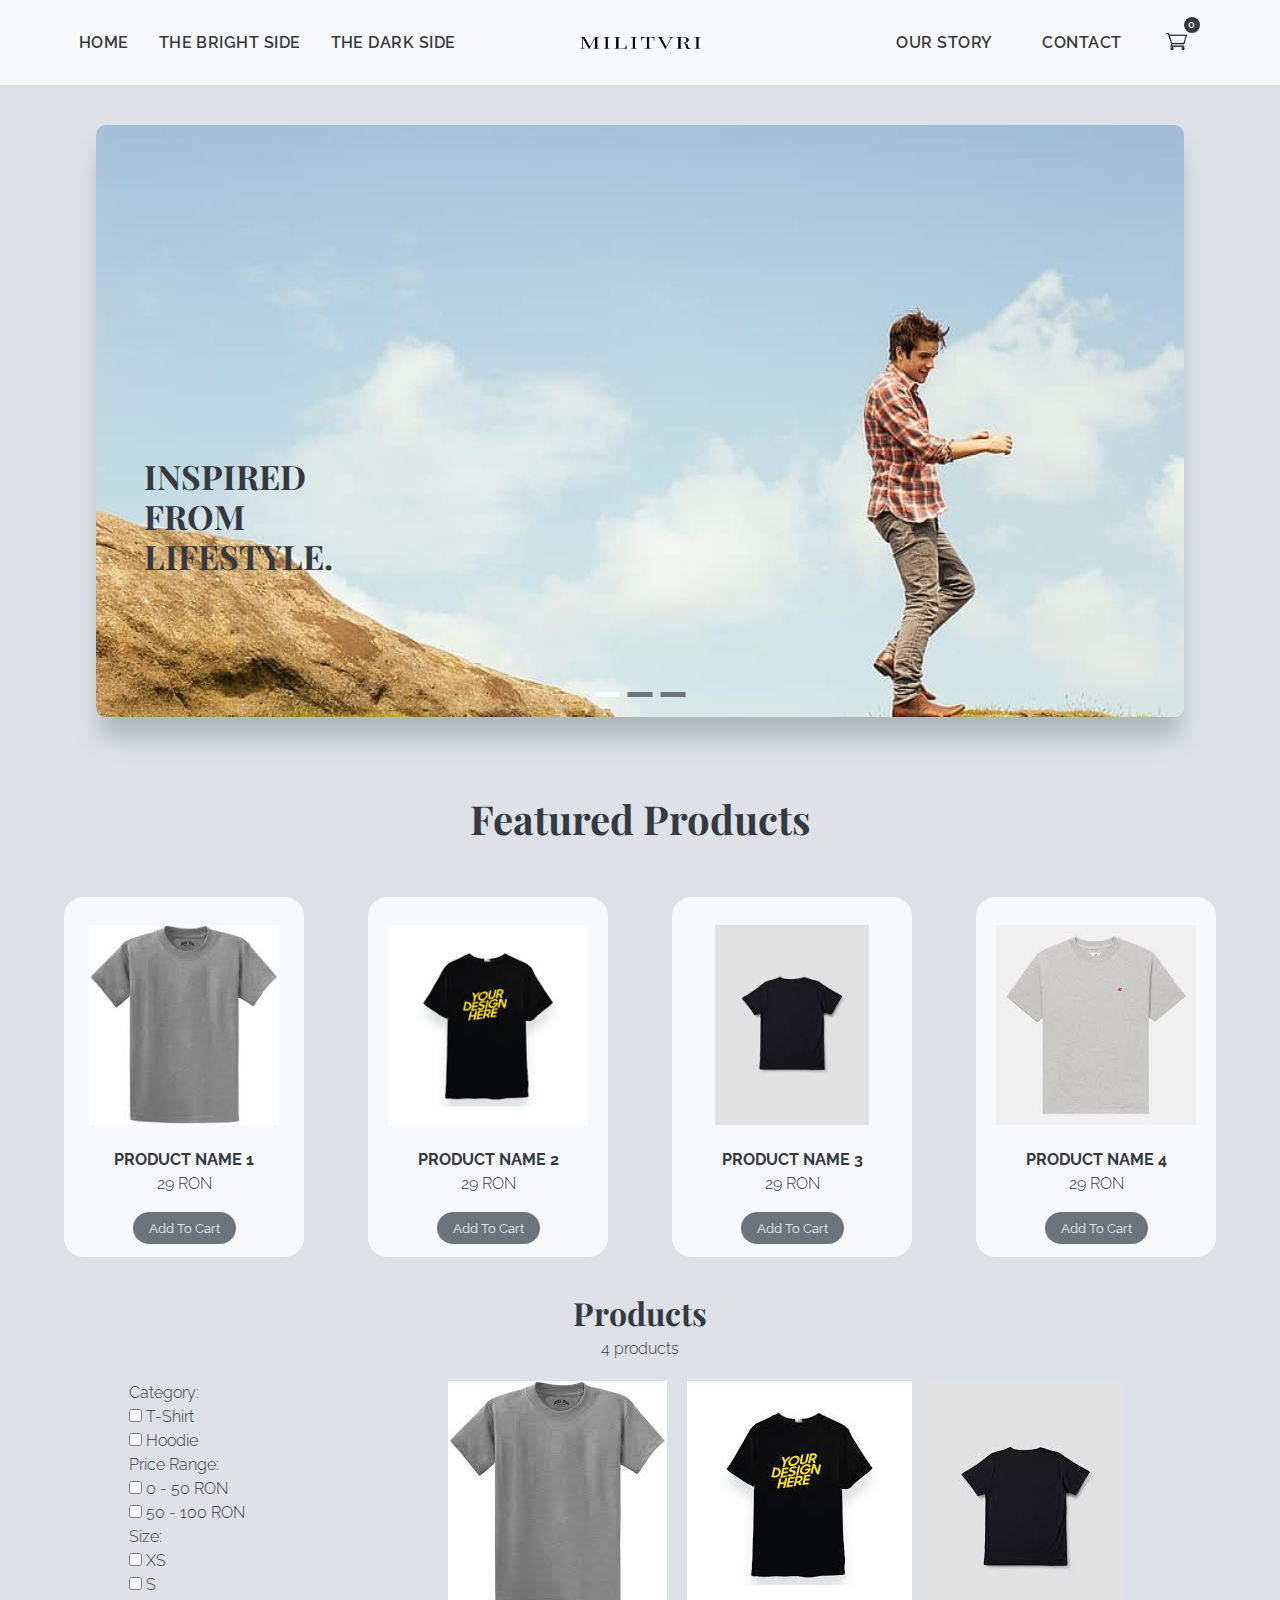
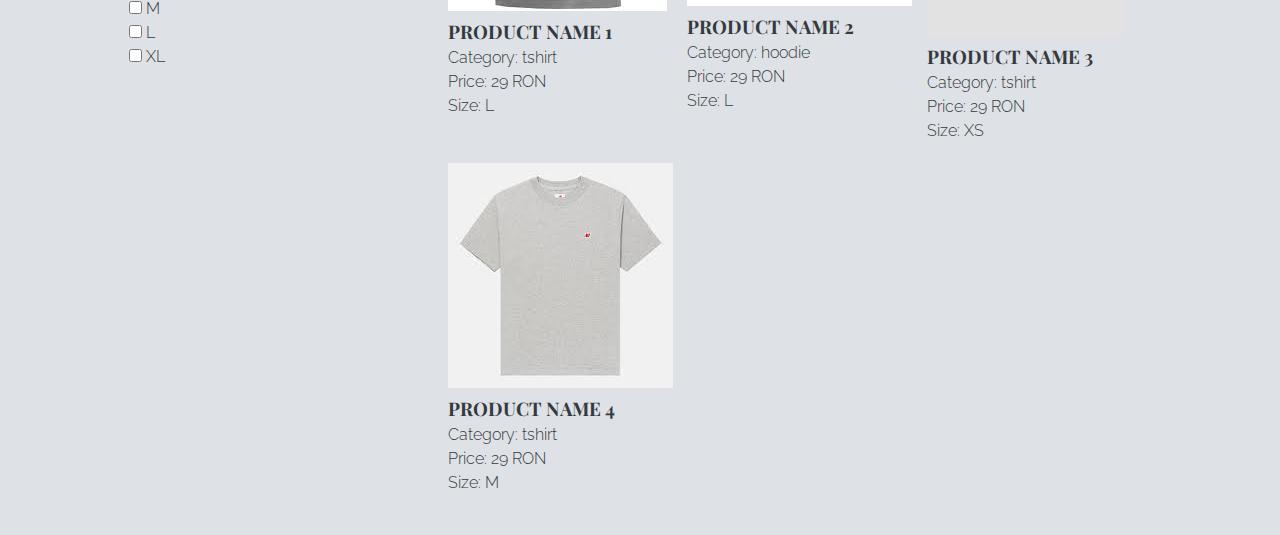
==== commit b9ad3a80: "update" ====
--- a/brightside.html
+++ b/brightside.html
@@ -50,16 +50,12 @@
                     <div class="filters">
                         <div id="category-filter">
                             <label for="category-filter">Category:</label>
-                            <div class="allCat-filter">
-                                <input type="checkbox">
-                                <span>All Categories</span>
-                            </div>
-                            <div class="tshirt-filter">
-                                <input type="checkbox">
+                            <div>
+                                <input type="checkbox" title="tshirt" id="tshirt-filter">
                                 <span>T-Shirt</span>
                             </div>
-                            <div class="hoodie-filter">
-                                <input type="checkbox">
+                            <div>
+                                <input type="checkbox" title="hoodie" id="hoodie-filter">
                                 <span>Hoodie</span>
                             </div>
                             <!--
@@ -73,16 +69,12 @@
 
                         <div id="price-range-filter">
                             <label for="price-range-filter">Price Range:</label>
-                            <div class="allPrice-filter">
-                                <input type="checkbox">
-                                <span>All Prices</span>
-                            </div>
-                            <div class="0-50">
-                                <input type="checkbox">
+                            <div>
+                                <input type="checkbox" id="0-50-filter" title="0-50">
                                 <span>0 - 50 RON</span>
                             </div>
-                            <div class="50-100">
-                                <input type="checkbox">
+                            <div>
+                                <input type="checkbox" id="50-100-filter" title="50-100">
                                 <span>50 - 100 RON</span>
                             </div>
                             <!--
@@ -93,30 +85,26 @@
                             </select>
                             -->
                         </div>
-                        <div>
+                        <div id="size-filter">
                             <label for="size-filter">Size:</label>
-                            <div class="allSizes-filter">
-                                <input type="checkbox">
-                                <span>All Sizes</span>
-                            </div>
-                            <div class="XS">
-                                <input type="checkbox">
+                            <div>
+                                <input type="checkbox" title="xs" id="xs-filter">
                                 <span>XS</span>
                             </div>
-                            <div class="S">
-                                <input type="checkbox">
+                            <div>
+                                <input type="checkbox" title="s" id="s-filter">
                                 <span>S</span>
                             </div>
-                            <div class="M">
-                                <input type="checkbox">
+                            <div>
+                                <input type="checkbox" title="m" id="m-filter">
                                 <span>M</span>
                             </div>
-                            <div class="L">
-                                <input type="checkbox">
+                            <div>
+                                <input type="checkbox" title="l" id="l-filter">
                                 <span>L</span>
                             </div>
-                            <div class="XL">
-                                <input type="checkbox">
+                            <div>
+                                <input type="checkbox" title="xl" id="xl-filter">
                                 <span>XL</span>
                             </div>
                             <!--
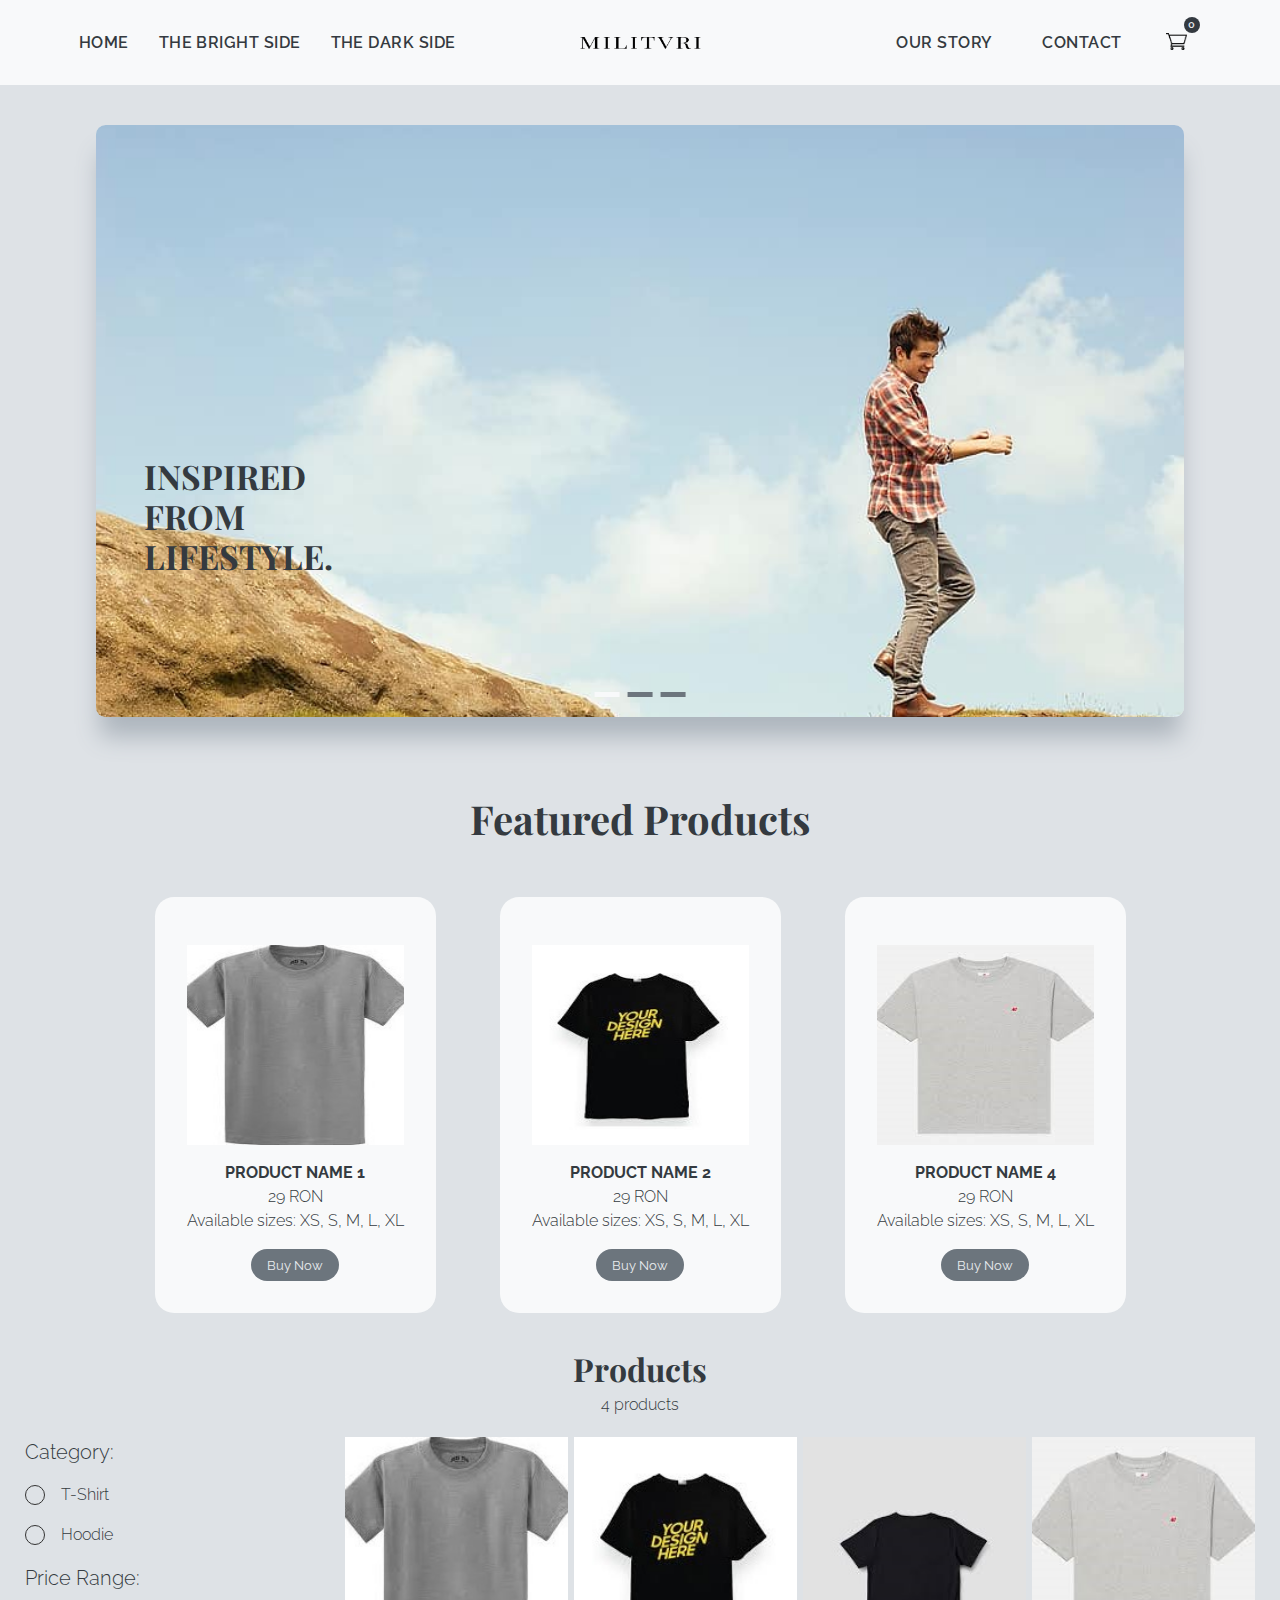
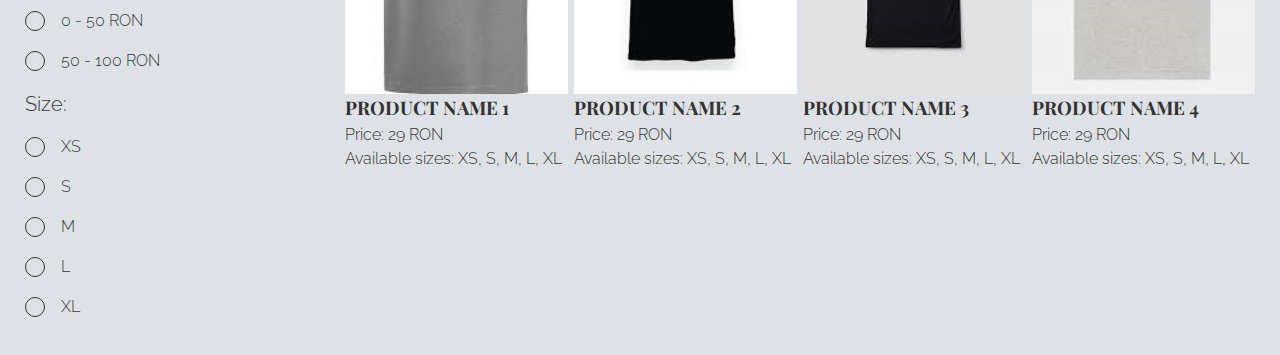
==== commit 7207348a: "update" ====
--- a/brightside.html
+++ b/brightside.html
@@ -36,7 +36,7 @@
 
                 <section class="featured-products">
                         <h1>Featured Products</h1>
-                        <div class="all-products">
+                        <div class="all-products-bright">
                             
                         </div>
                 </section>
@@ -49,74 +49,95 @@
 
                     <div class="filters">
                         <div id="category-filter">
-                            <label for="category-filter">Category:</label>
-                            <div>
-                                <input type="checkbox" title="tshirt" id="tshirt-filter">
+                            <label for="category-filter" class="label-filter">Category:</label>
+                            <div class="filter-container">
+                                <input type="checkbox" title="tshirt" id="tshirt-filter" class="check-input">
+                                <label for="tshirt-filter" class="checkbox">
+                                    <svg viewBox="0 0 22 16" fill="none">
+                                        <path d="M1 6.85L8.09677 14L21 1" />
+                                    </svg>
+                                </label>
                                 <span>T-Shirt</span>
                             </div>
-                            <div>
-                                <input type="checkbox" title="hoodie" id="hoodie-filter">
+                            <div class="filter-container">
+                                <input type="checkbox" title="hoodie" id="hoodie-filter" class="check-input">
+                                <label for="hoodie-filter" class="checkbox">
+                                    <svg viewBox="0 0 22 16" fill="none">
+                                        <path d="M1 6.85L8.09677 14L21 1" />
+                                    </svg>
+                                </label>
                                 <span>Hoodie</span>
                             </div>
-                            <!--
-                            <select id="category-filter">
-                                <option value="all">All Categories</option>
-                                <option value="tshirt">T-Shirt</option>
-                                <option value="hoodie">Hoodie</option>
-                            </select>
-                            -->
                         </div>
 
                         <div id="price-range-filter">
-                            <label for="price-range-filter">Price Range:</label>
-                            <div>
-                                <input type="checkbox" id="0-50-filter" title="0-50">
+                            <label for="price-range-filter" class="label-filter">Price Range:</label>
+                            <div class="filter-container">
+                                <input type="checkbox" id="0-50-filter" title="0-50" class="check-input">
+                                <label for="0-50-filter" class="checkbox">
+                                    <svg viewBox="0 0 22 16" fill="none">
+                                        <path d="M1 6.85L8.09677 14L21 1" />
+                                    </svg>
+                                </label>
                                 <span>0 - 50 RON</span>
                             </div>
-                            <div>
-                                <input type="checkbox" id="50-100-filter" title="50-100">
+                            <div class="filter-container">
+                                <input type="checkbox" id="50-100-filter" title="50-100" class="check-input">
+                                <label for="50-100-filter" class="checkbox">
+                                    <svg viewBox="0 0 22 16" fill="none">
+                                        <path d="M1 6.85L8.09677 14L21 1" />
+                                    </svg>
+                                </label>
                                 <span>50 - 100 RON</span>
                             </div>
-                            <!--
-                            <select id="price-range-filter">
-                                <option value="all">All Prices</option>
-                                <option value="0-50">0 - 50 RON</option>
-                                <option value="50-100">50 - 100 RON</option>
-                            </select>
-                            -->
                         </div>
                         <div id="size-filter">
-                            <label for="size-filter">Size:</label>
-                            <div>
-                                <input type="checkbox" title="xs" id="xs-filter">
+                            <label for="size-filter" class="label-filter">Size:</label>
+                            <div class="filter-container">
+                                <input type="checkbox" title="XS" id="xs-filter" class="check-input">
+                                <label for="xs-filter" class="checkbox">
+                                    <svg viewBox="0 0 22 16" fill="none">
+                                        <path d="M1 6.85L8.09677 14L21 1" />
+                                    </svg>
+                                </label>
                                 <span>XS</span>
                             </div>
-                            <div>
-                                <input type="checkbox" title="s" id="s-filter">
+                            <div class="filter-container">
+                                <input type="checkbox" title="S" id="s-filter" class="check-input">
+                                <label for="s-filter" class="checkbox">
+                                    <svg viewBox="0 0 22 16" fill="none">
+                                        <path d="M1 6.85L8.09677 14L21 1" />
+                                    </svg>
+                                </label>
                                 <span>S</span>
                             </div>
-                            <div>
-                                <input type="checkbox" title="m" id="m-filter">
+                            <div class="filter-container">
+                                <input type="checkbox" title="M" id="m-filter" class="check-input">
+                                <label for="m-filter" class="checkbox">
+                                    <svg viewBox="0 0 22 16" fill="none">
+                                        <path d="M1 6.85L8.09677 14L21 1" />
+                                    </svg>
+                                </label>
                                 <span>M</span>
                             </div>
-                            <div>
-                                <input type="checkbox" title="l" id="l-filter">
+                            <div class="filter-container">
+                                <input type="checkbox" title="L" id="l-filter" class="check-input">
+                                <label for="l-filter" class="checkbox">
+                                    <svg viewBox="0 0 22 16" fill="none">
+                                        <path d="M1 6.85L8.09677 14L21 1" />
+                                    </svg>
+                                </label>
                                 <span>L</span>
                             </div>
-                            <div>
-                                <input type="checkbox" title="xl" id="xl-filter">
+                            <div class="filter-container">
+                                <input type="checkbox" title="XL" id="xl-filter" class="check-input">
+                                <label for="xl-filter" class="checkbox">
+                                    <svg viewBox="0 0 22 16" fill="none">
+                                        <path d="M1 6.85L8.09677 14L21 1" />
+                                    </svg>
+                                </label>
                                 <span>XL</span>
                             </div>
-                            <!--
-                            <select id="size-filter">
-                                <option value="all">All Sizes</option>
-                                <option value="XS">XS</option>
-                                <option value="S">S</option>
-                                <option value="M">M</option>
-                                <option value="L">L</option>
-                                <option value="XL">XL</option>
-                            </select>
-                            -->
                         </div>
                     </div>
                     <div class="product-list" id="product-list">
--- a/css/style.css
+++ b/css/style.css
@@ -807,7 +807,14 @@
 
 /* ---------- FEATURED PRODUCTS ---------- */
 
-.all-products {
+.all-products-bright {
+    display: flex;
+    align-items: center;
+    justify-content: center;
+    flex-wrap: wrap;
+}
+
+.all-products-dark {
     display: flex;
     align-items: center;
     justify-content: center;
@@ -821,13 +828,20 @@
     margin-top: 2rem;
 }
 
+.featured-products-dark h1 {
+    text-align: center;
+    margin-bottom: 1rem;
+    font-size: 2.5rem;
+    margin-top: 2rem;
+}
+
 .product {
     overflow: hidden;
     background: var(--primary-color-white);
     color: var(--text-color-black);
     text-align: center;
-    width: 240px;
-    height: 360px;
+    width: fit-content;
+    height: fit-content;
     padding: 2rem;
     display: flex;
     flex-direction: column;
@@ -853,6 +867,9 @@
     height: 200px;
     margin: 1rem;
     transition: all 0.3s;
+    justify-content: center;
+    align-items: center;
+    margin-left: 0;
 }
 
 .product-options .product-btn:link,
@@ -1361,12 +1378,32 @@
 .products-list {
     display: flex;
     flex-wrap: wrap; /* Enable wrapping for responsiveness */
+    width: 100%;
+    margin-right: 10px;
+}
+
+.products-list-dark {
+    display: flex;
+    flex-wrap: wrap; /* Enable wrapping for responsiveness */
+    width: 100%;
+    margin-right: 10px;
 }
 
 .filters {
-    flex: 0 0 30%; /* Set a fixed width for the filters (adjust as needed) */
+    width: 320px;
     box-sizing: border-box;
     padding: 20px; /* Add padding as needed */
+    margin-left: 10px;
+}
+
+.filter-container {
+    margin: 1rem 0;
+    display: flex;
+    align-items: center;
+}
+
+.filter-container span {
+    margin-left: 1rem;
 }
 
 .product-list {
@@ -1378,21 +1415,165 @@
     justify-content: space-between;
 }
 
-.product-item {
-    width: calc(33.33% - 10px); /* Three columns with some spacing */
+.product-list-dark {
+    flex: 1; /* Take up remaining space */
+    box-sizing: border-box;
+    padding: 20px; /* Add padding as needed */
+    display: flex;
+    flex-wrap: wrap;
+    justify-content: space-between;
+}
+
+.product-item,
+.product-item-dark {
+    width: calc(33.33% - 80px); /* Three columns with some spacing */
     margin-bottom: 20px;
     box-sizing: border-box;
-}
-
+    transition: transform 0.3s ease-in-out;
+}
+
+.product-item:hover,
+.product-item-dark:hover {
+    transform: scale(1.05);
+    box-shadow: 2px 1px 15px rgba(0, 0, 0, 0.3);
+}
+
+.product-item h3,
+.product-item p {
+    bottom: 10px;
+    left: 10px;
+    margin: 0;
+    color: #333;
+}
+
+.product-image {
+    width: 100%;
+    height: auto;
+    display: block;
+}
+
+.label-filter {
+    font-size: 20px;
+}
+
+.check-input {
+    display: none;
+}
+
+.checkbox {
+    width: 20px;
+    height: 20px;
+    border: 1px solid #333;
+    border-radius: 50%;
+    display: flex;
+    justify-content: center;
+    align-items: center;
+    cursor: pointer;
+    padding: 3px;
+    transition: 0.3s all;
+}
+
+.checkbox svg {
+    width: 18px;
+    height: 18px;
+}
+
+.check-input:checked + .checkbox {
+    background: #26bfbf;
+    border: 1px solid #26bfbf;
+}
+
+.check-input:checked + .checkbox svg path {
+    stroke-dasharray: 500;
+    stroke-dashoffset: 500;
+    stroke: #fff;
+    stroke-width: 3;
+    animation: check 4s forwards;
+}
+
+.checkbox::before {
+    content: "";
+    background: #26bfbf66;
+    position: absolute;
+    border-radius: 50%;
+    transform: scale(0);
+    display: block;
+    width: 60px;
+    height: 60px;
+}
+
+.check-input:checked + .checkbox::before {
+    animation: ripple 0.3s;
+}
+
+.checkbox-dark {
+    width: 20px;
+    height: 20px;
+    border: 1px solid #eee;
+    border-radius: 50%;
+    display: flex;
+    justify-content: center;
+    align-items: center;
+    cursor: pointer;
+    padding: 3px;
+    transition: 0.3s all;
+}
+
+.checkbox-dark svg {
+    width: 18px;
+    height: 18px;
+}
+
+.check-input:checked + .checkbox-dark {
+    background: #26bfbf;
+    border: 1px solid #26bfbf;
+}
+
+.check-input:checked + .checkbox-dark svg path {
+    stroke-dasharray: 500;
+    stroke-dashoffset: 500;
+    stroke: #fff;
+    stroke-width: 3;
+    animation: check 4s forwards;
+}
+
+.checkbox-dark::before {
+    content: "";
+    background: #26bfbf66;
+    position: absolute;
+    border-radius: 50%;
+    transform: scale(0);
+    display: block;
+    width: 60px;
+    height: 60px;
+}
+
+.check-input:checked + .checkbox-dark::before {
+    animation: ripple 0.3s;
+}
+
+@keyframes check {
+    to {
+        stroke-dashoffset: 0;
+    }
+}
+
+@keyframes ripple {
+    to {
+        transform: scale(1);
+    }
+}
 
 /* Responsive adjustments */
 @media screen and (max-width: 768px) {
-    .products-list {
+    .products-list,
+    .products-list-dark {
         flex-direction: column;
     }
 
     .filters,
-    .product-list {
+    .product-list,
+    .product-list-dark {
         flex: auto; /* Take up the full width in a column layout */
         width: 100%;
     }
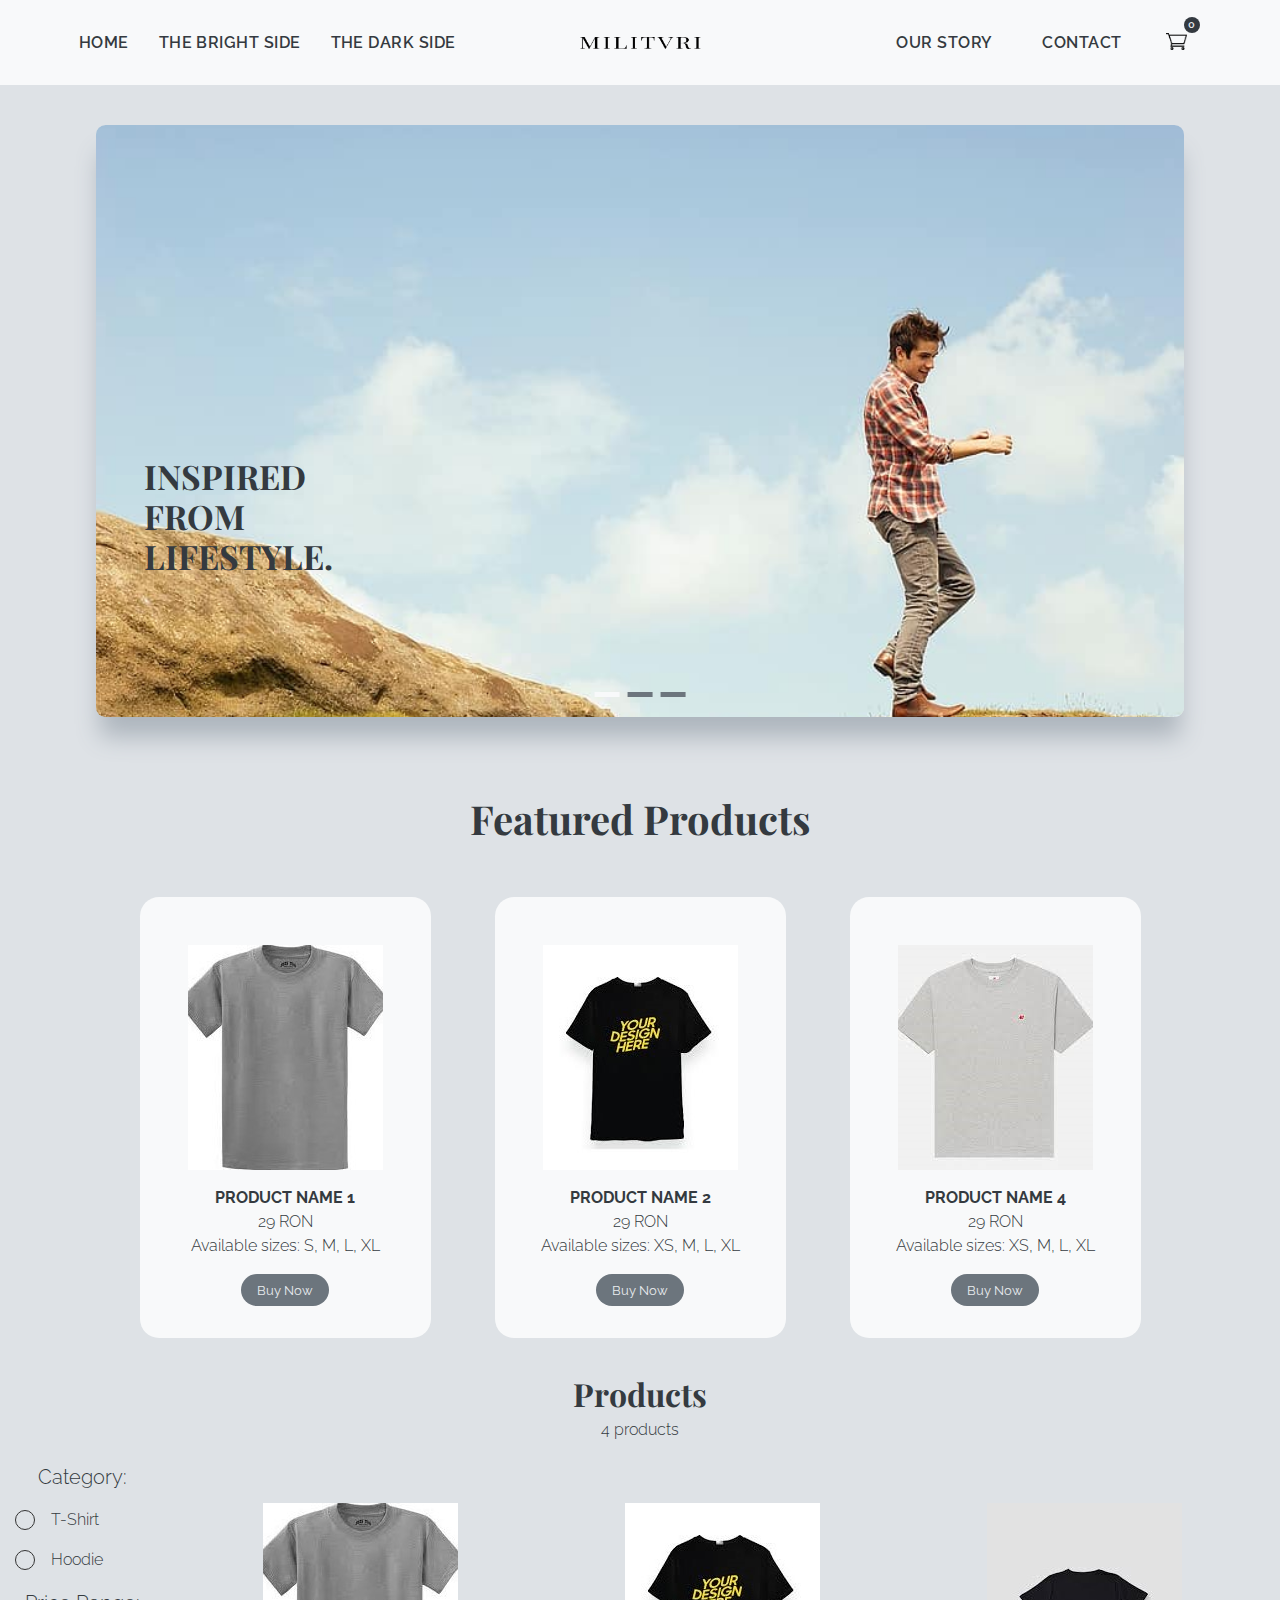
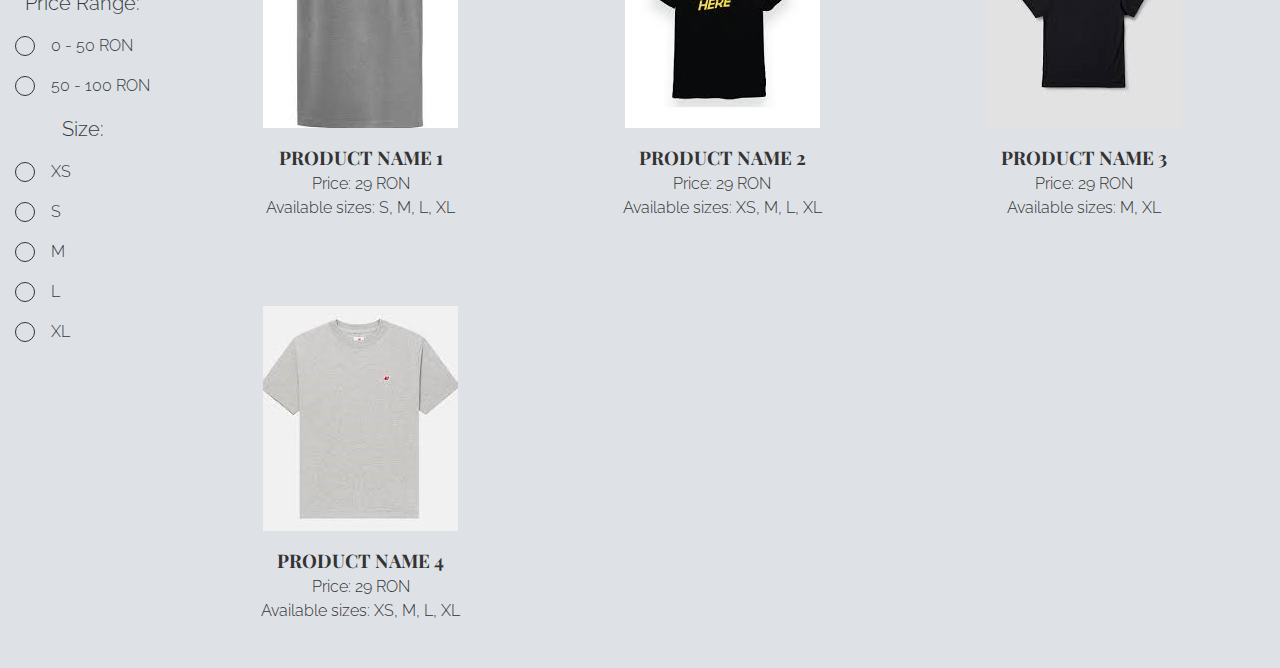
==== commit 71ba6fdc: "update" ====
--- a/brightside.html
+++ b/brightside.html
@@ -46,100 +46,102 @@
 
                 <section class="products-list">
                     
+                    <div class="filters-container">
+                        <div class="filters">
+                            <div id="category-filter">
+                                <label for="category-filter" class="label-filter">Category:</label>
+                                <div class="filter-container">
+                                    <input type="checkbox" title="tshirt" id="tshirt-filter" class="check-input">
+                                    <label for="tshirt-filter" class="checkbox">
+                                        <svg viewBox="0 0 22 16" fill="none">
+                                            <path d="M1 6.85L8.09677 14L21 1" />
+                                        </svg>
+                                    </label>
+                                    <span>T-Shirt</span>
+                                </div>
+                                <div class="filter-container">
+                                    <input type="checkbox" title="hoodie" id="hoodie-filter" class="check-input">
+                                    <label for="hoodie-filter" class="checkbox">
+                                        <svg viewBox="0 0 22 16" fill="none">
+                                            <path d="M1 6.85L8.09677 14L21 1" />
+                                        </svg>
+                                    </label>
+                                    <span>Hoodie</span>
+                                </div>
+                            </div>
 
-                    <div class="filters">
-                        <div id="category-filter">
-                            <label for="category-filter" class="label-filter">Category:</label>
-                            <div class="filter-container">
-                                <input type="checkbox" title="tshirt" id="tshirt-filter" class="check-input">
-                                <label for="tshirt-filter" class="checkbox">
-                                    <svg viewBox="0 0 22 16" fill="none">
-                                        <path d="M1 6.85L8.09677 14L21 1" />
-                                    </svg>
-                                </label>
-                                <span>T-Shirt</span>
+                            <div id="price-range-filter">
+                                <label for="price-range-filter" class="label-filter">Price Range:</label>
+                                <div class="filter-container">
+                                    <input type="checkbox" id="0-50-filter" title="0-50" class="check-input">
+                                    <label for="0-50-filter" class="checkbox">
+                                        <svg viewBox="0 0 22 16" fill="none">
+                                            <path d="M1 6.85L8.09677 14L21 1" />
+                                        </svg>
+                                    </label>
+                                    <span>0 - 50 RON</span>
+                                </div>
+                                <div class="filter-container">
+                                    <input type="checkbox" id="50-100-filter" title="50-100" class="check-input">
+                                    <label for="50-100-filter" class="checkbox">
+                                        <svg viewBox="0 0 22 16" fill="none">
+                                            <path d="M1 6.85L8.09677 14L21 1" />
+                                        </svg>
+                                    </label>
+                                    <span>50 - 100 RON</span>
+                                </div>
                             </div>
-                            <div class="filter-container">
-                                <input type="checkbox" title="hoodie" id="hoodie-filter" class="check-input">
-                                <label for="hoodie-filter" class="checkbox">
-                                    <svg viewBox="0 0 22 16" fill="none">
-                                        <path d="M1 6.85L8.09677 14L21 1" />
-                                    </svg>
-                                </label>
-                                <span>Hoodie</span>
-                            </div>
-                        </div>
-
-                        <div id="price-range-filter">
-                            <label for="price-range-filter" class="label-filter">Price Range:</label>
-                            <div class="filter-container">
-                                <input type="checkbox" id="0-50-filter" title="0-50" class="check-input">
-                                <label for="0-50-filter" class="checkbox">
-                                    <svg viewBox="0 0 22 16" fill="none">
-                                        <path d="M1 6.85L8.09677 14L21 1" />
-                                    </svg>
-                                </label>
-                                <span>0 - 50 RON</span>
-                            </div>
-                            <div class="filter-container">
-                                <input type="checkbox" id="50-100-filter" title="50-100" class="check-input">
-                                <label for="50-100-filter" class="checkbox">
-                                    <svg viewBox="0 0 22 16" fill="none">
-                                        <path d="M1 6.85L8.09677 14L21 1" />
-                                    </svg>
-                                </label>
-                                <span>50 - 100 RON</span>
-                            </div>
-                        </div>
-                        <div id="size-filter">
-                            <label for="size-filter" class="label-filter">Size:</label>
-                            <div class="filter-container">
-                                <input type="checkbox" title="XS" id="xs-filter" class="check-input">
-                                <label for="xs-filter" class="checkbox">
-                                    <svg viewBox="0 0 22 16" fill="none">
-                                        <path d="M1 6.85L8.09677 14L21 1" />
-                                    </svg>
-                                </label>
-                                <span>XS</span>
-                            </div>
-                            <div class="filter-container">
-                                <input type="checkbox" title="S" id="s-filter" class="check-input">
-                                <label for="s-filter" class="checkbox">
-                                    <svg viewBox="0 0 22 16" fill="none">
-                                        <path d="M1 6.85L8.09677 14L21 1" />
-                                    </svg>
-                                </label>
-                                <span>S</span>
-                            </div>
-                            <div class="filter-container">
-                                <input type="checkbox" title="M" id="m-filter" class="check-input">
-                                <label for="m-filter" class="checkbox">
-                                    <svg viewBox="0 0 22 16" fill="none">
-                                        <path d="M1 6.85L8.09677 14L21 1" />
-                                    </svg>
-                                </label>
-                                <span>M</span>
-                            </div>
-                            <div class="filter-container">
-                                <input type="checkbox" title="L" id="l-filter" class="check-input">
-                                <label for="l-filter" class="checkbox">
-                                    <svg viewBox="0 0 22 16" fill="none">
-                                        <path d="M1 6.85L8.09677 14L21 1" />
-                                    </svg>
-                                </label>
-                                <span>L</span>
-                            </div>
-                            <div class="filter-container">
-                                <input type="checkbox" title="XL" id="xl-filter" class="check-input">
-                                <label for="xl-filter" class="checkbox">
-                                    <svg viewBox="0 0 22 16" fill="none">
-                                        <path d="M1 6.85L8.09677 14L21 1" />
-                                    </svg>
-                                </label>
-                                <span>XL</span>
+                            <div id="size-filter">
+                                <label for="size-filter" class="label-filter">Size:</label>
+                                <div class="filter-container">
+                                    <input type="checkbox" title="XS" id="xs-filter" class="check-input">
+                                    <label for="xs-filter" class="checkbox">
+                                        <svg viewBox="0 0 22 16" fill="none">
+                                            <path d="M1 6.85L8.09677 14L21 1" />
+                                        </svg>
+                                    </label>
+                                    <span>XS</span>
+                                </div>
+                                <div class="filter-container">
+                                    <input type="checkbox" title="S" id="s-filter" class="check-input">
+                                    <label for="s-filter" class="checkbox">
+                                        <svg viewBox="0 0 22 16" fill="none">
+                                            <path d="M1 6.85L8.09677 14L21 1" />
+                                        </svg>
+                                    </label>
+                                    <span>S</span>
+                                </div>
+                                <div class="filter-container">
+                                    <input type="checkbox" title="M" id="m-filter" class="check-input">
+                                    <label for="m-filter" class="checkbox">
+                                        <svg viewBox="0 0 22 16" fill="none">
+                                            <path d="M1 6.85L8.09677 14L21 1" />
+                                        </svg>
+                                    </label>
+                                    <span>M</span>
+                                </div>
+                                <div class="filter-container">
+                                    <input type="checkbox" title="L" id="l-filter" class="check-input">
+                                    <label for="l-filter" class="checkbox">
+                                        <svg viewBox="0 0 22 16" fill="none">
+                                            <path d="M1 6.85L8.09677 14L21 1" />
+                                        </svg>
+                                    </label>
+                                    <span>L</span>
+                                </div>
+                                <div class="filter-container">
+                                    <input type="checkbox" title="XL" id="xl-filter" class="check-input">
+                                    <label for="xl-filter" class="checkbox">
+                                        <svg viewBox="0 0 22 16" fill="none">
+                                            <path d="M1 6.85L8.09677 14L21 1" />
+                                        </svg>
+                                    </label>
+                                    <span>XL</span>
+                                </div>
                             </div>
                         </div>
                     </div>
+                    
                     <div class="product-list" id="product-list">
                         <!-- Product items will be dynamically added here -->
                     </div>
--- a/css/style.css
+++ b/css/style.css
@@ -130,7 +130,7 @@
     font-weight: 600;
     letter-spacing: 0.03rem;
     /*color: var(--primary-color-black);*/
-    color: var(--text-color-white);
+    color: var(--text-color-black);
     font-size: 1rem;
     height: 2.1rem;
 }
@@ -154,12 +154,6 @@
     /*background-color: transparent;*/
     background-color: var(--background-color-light);
     
-}
-
-.navigation:hover .menu li a,
-.navigation:hover .menu li button {
-    /*color: var(--primary-color-white);*/
-    color: var(--text-color-black);
 }
 
 .navigation:hover .logo-image {
@@ -240,24 +234,14 @@
         order: 3; 
     }
 
-    .navigation:hover {
-        background-color: var(--background-color-light); /* Initial white background */
-    }
-
-    .navigation:hover .menu li a,
-    .navigation:hover, menu li button {
-        color: var(--text-color-black); /* Set text color back to black */
-    }
-
-    .navigation:hover .logo-image {
-        content: url(../images/logo-scris.png); /* Initial logo */
-    }
-
+    .navigation:hover,
+    .navigation:hover .logo-image,
     .navigation:hover .logo-cart {
-        content: url(../images/logo-cart-empty-black.png); /* Initial cart logo */
-    }
-}
-
+        background-color: transparent;
+        color: var(--text-color-black);
+        content: initial;
+    }
+}
 
 /* ---------- CONTACT PAGE ---------- */
 
@@ -864,12 +848,12 @@
 }
 
 .product img {
-    height: 200px;
+    height: 225px;
     margin: 1rem;
     transition: all 0.3s;
     justify-content: center;
     align-items: center;
-    margin-left: 0;
+    width: 195px;
 }
 
 .product-options .product-btn:link,
@@ -1389,17 +1373,23 @@
     margin-right: 10px;
 }
 
+.filters-container {
+    display: flex;
+    justify-content: center;
+    align-items: center;
+    height: 100%; /* Optional: Set the height of the container if needed */
+}
+
 .filters {
-    width: 320px;
-    box-sizing: border-box;
+    text-align: center;
     padding: 20px; /* Add padding as needed */
-    margin-left: 10px;
 }
 
 .filter-container {
     margin: 1rem 0;
-    display: flex;
-    align-items: center;
+    align-items: center;
+    display: flex;
+    text-align: center;
 }
 
 .filter-container span {
@@ -1410,46 +1400,54 @@
     flex: 1; /* Take up remaining space */
     box-sizing: border-box;
     padding: 20px; /* Add padding as needed */
-    display: flex;
-    flex-wrap: wrap;
-    justify-content: space-between;
+    display: grid;
+    grid-template-columns: repeat(auto-fill, minmax(calc(33.33% - 80px), 1fr));
+    gap: 20px;
 }
 
 .product-list-dark {
     flex: 1; /* Take up remaining space */
     box-sizing: border-box;
     padding: 20px; /* Add padding as needed */
-    display: flex;
-    flex-wrap: wrap;
-    justify-content: space-between;
+    display: grid;
+    grid-template-columns: repeat(auto-fill, minmax(calc(33.33% - 80px), 1fr));
+    gap: 20px;
 }
 
 .product-item,
 .product-item-dark {
-    width: calc(33.33% - 80px); /* Three columns with some spacing */
-    margin-bottom: 20px;
+    width: 100%;
     box-sizing: border-box;
     transition: transform 0.3s ease-in-out;
-}
-
-.product-item:hover,
+    padding: 25px;
+    display: flex;
+    flex-direction: column;
+    justify-content: center;
+    align-items: center;
+}
+
+.product-item:hover {
+    transform: scale(1.05);
+    box-shadow: 2px 1px 15px rgba(0, 0, 0, 0.3);
+}
+
+
 .product-item-dark:hover {
     transform: scale(1.05);
-    box-shadow: 2px 1px 15px rgba(0, 0, 0, 0.3);
+    box-shadow: 2px 1px 15px rgba(255, 255, 255, 0.3);
 }
 
 .product-item h3,
 .product-item p {
-    bottom: 10px;
-    left: 10px;
     margin: 0;
     color: #333;
 }
 
 .product-image {
-    width: 100%;
-    height: auto;
     display: block;
+    width: 195px;
+    height: 225px;
+    margin: 1rem;
 }
 
 .label-filter {
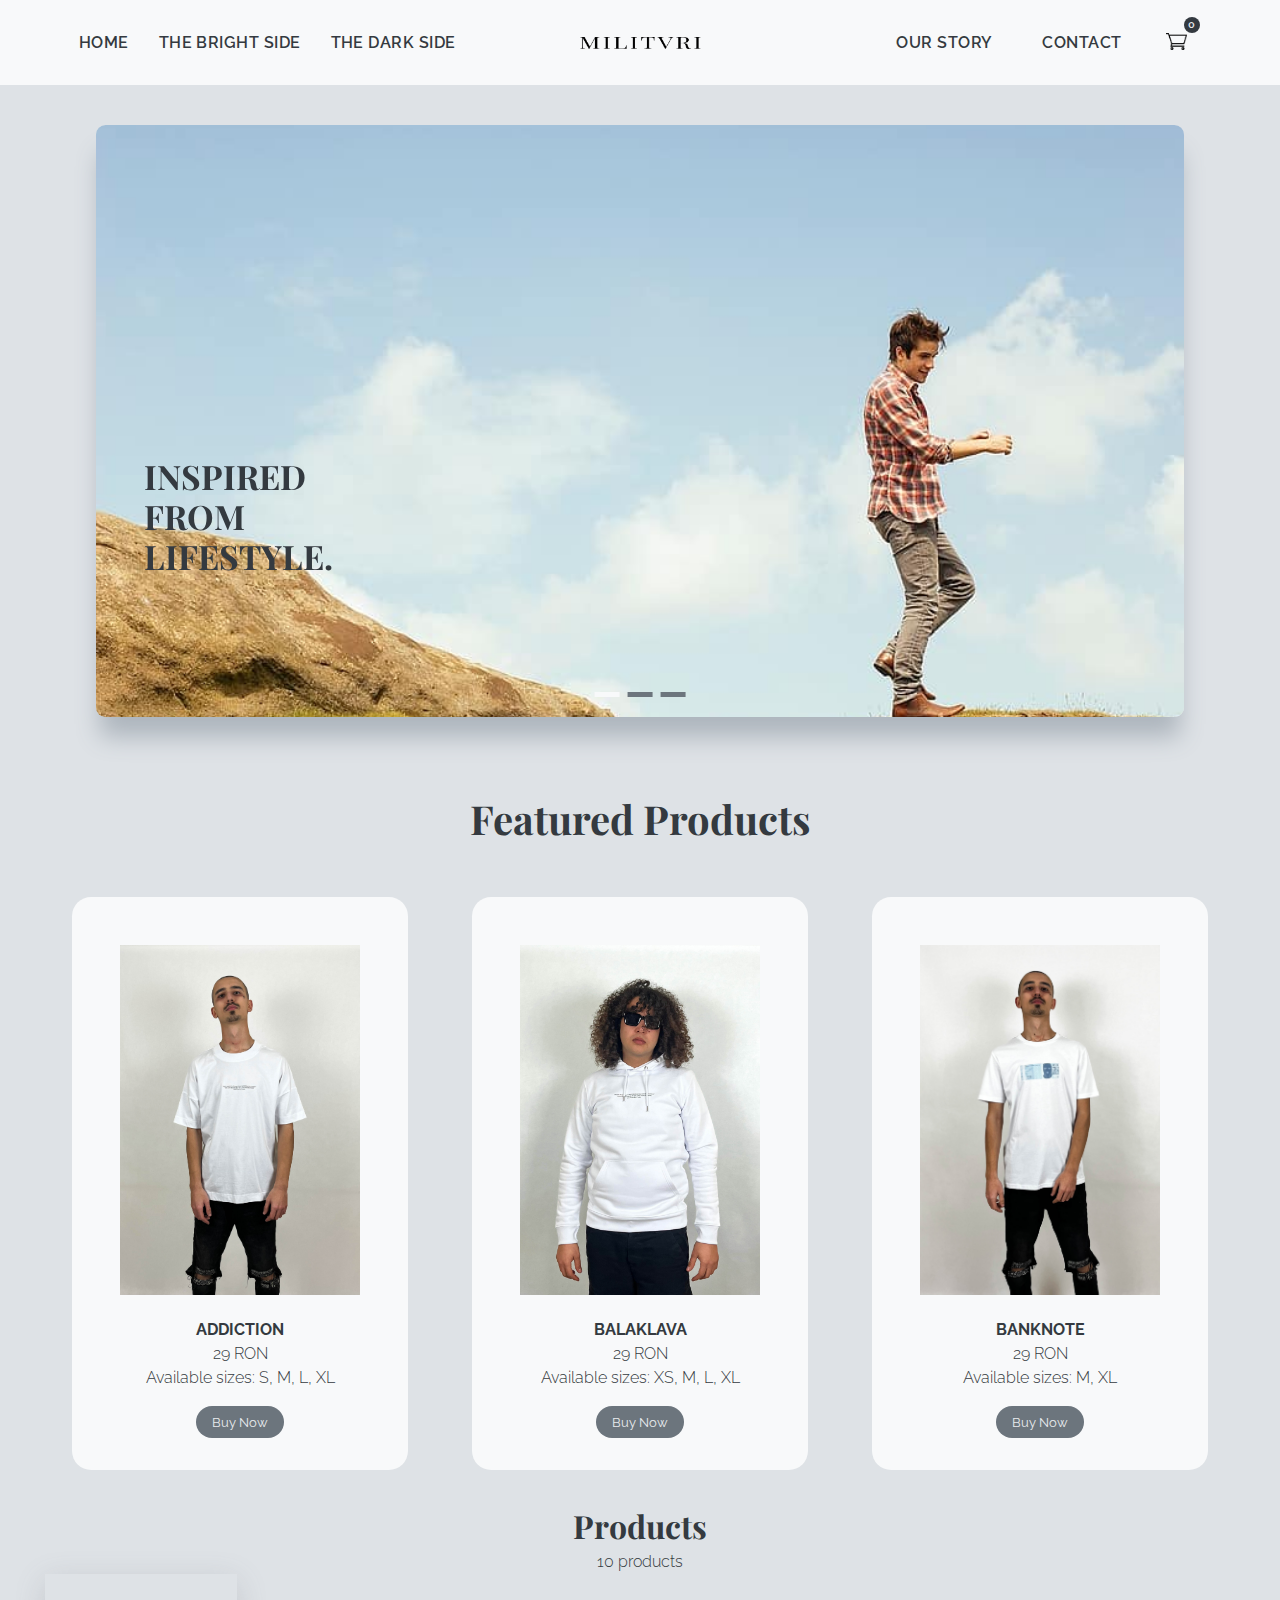
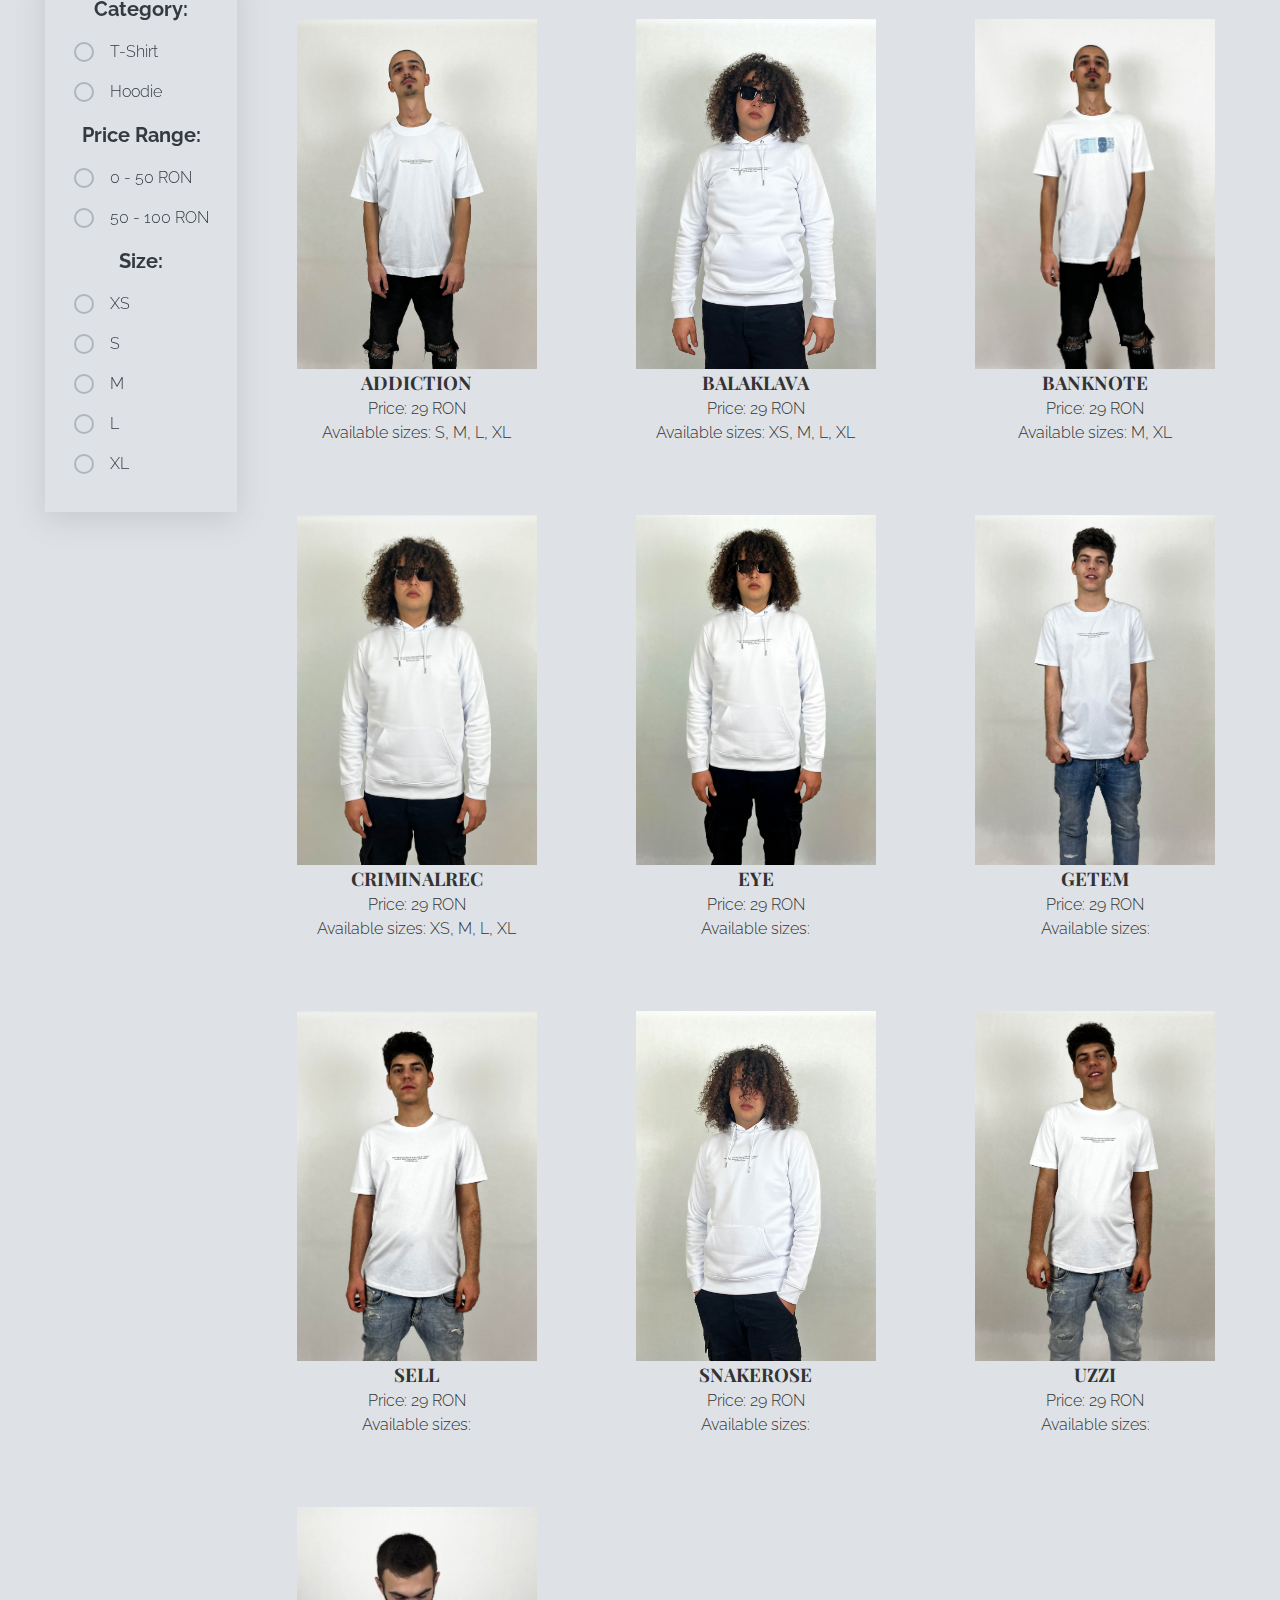
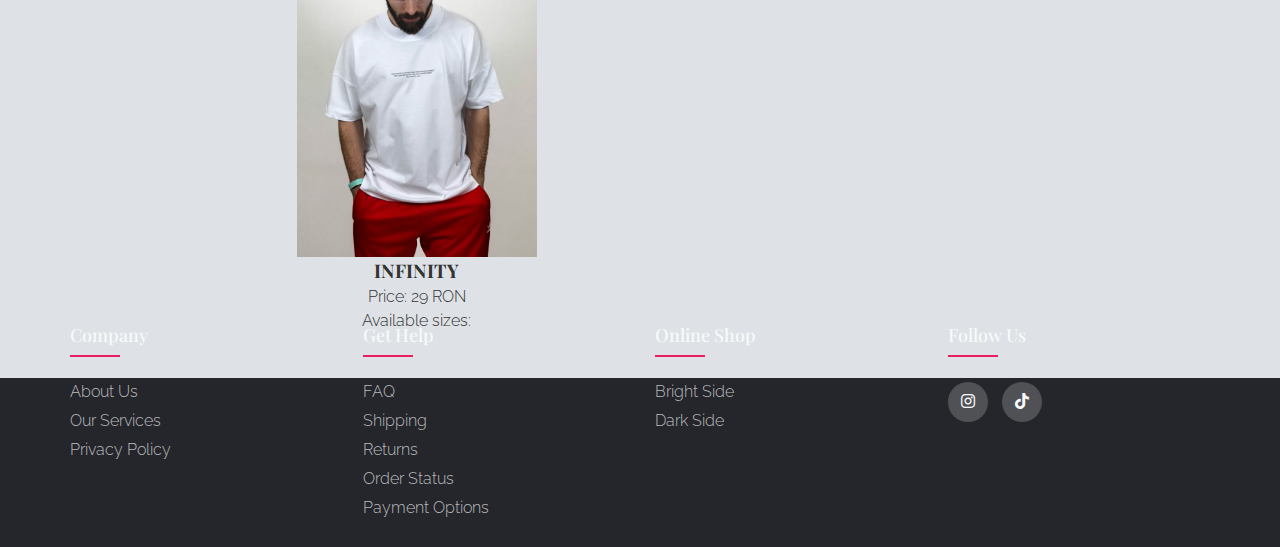
==== commit 4e429c1b: "update" ====
--- a/brightside.html
+++ b/brightside.html
@@ -7,6 +7,7 @@
         <script src="https://code.jquery.com/jquery-3.6.0.min.js"></script>
         <link rel="icon" type="image/png" href="images/logo-M.png"/>
         <link href='https://unpkg.com/boxicons@2.1.4/css/boxicons.min.css' rel='stylesheet'>
+        <link rel="stylesheet" type="text/css" href="https://cdnjs.cloudflare.com/ajax/libs/font-awesome/6.5.1/css/all.min.css">
         <title>THE BRIGHT SIDE</title>
     </head>
     <body onload="loadProducts()">
@@ -152,5 +153,46 @@
         <script src="https://ajax.googleapis.com/ajax/libs/jquery/3.5.1/jquery.min.js"></script>
         <script src="js/script.js"></script>
 
+        <footer class="footer">
+            <div class="footer-container">
+                <div class="footer-row">
+                    <div class="footer-col">
+                        <h4>Company</h4>
+                        <ul>
+                            <li><a href="#">about us</a></li>
+                            <li><a href="#">our services</a></li>
+                            <li><a href="#">privacy policy</a></li>
+                        </ul>
+                    </div>
+
+                    <div class="footer-col">
+                        <h4>Get Help</h4>
+                        <ul>
+                            <li><a href="#">FAQ</a></li>
+                            <li><a href="#">shipping</a></li>
+                            <li><a href="#">returns</a></li>
+                            <li><a href="#">order status</a></li>
+                            <li><a href="#">payment options</a></li>
+                        </ul>
+                    </div>
+
+                    <div class="footer-col">
+                        <h4>Online Shop</h4>
+                        <ul>
+                            <li><a href="#">bright side</a></li>
+                            <li><a href="#">dark side</a></li>
+                        </ul>
+                    </div>
+
+                    <div class="footer-col">
+                        <h4>Follow Us</h4>
+                        <div class="footer-social-links">
+                            <a href="#" title="logoInsta"><i class="fab fa-instagram"></i></a>
+                            <a href="#" title="logoTikTok"><i class="fab fa-tiktok"></i></a>
+                        </div>
+                    </div>
+                </div>
+            </div>
+        </footer>
     </body>
 </html>--- a/css/style.css
+++ b/css/style.css
@@ -518,7 +518,8 @@
 .shared-container {
     display: flex;
     flex-direction: column;
-
+    margin-bottom: 0;
+    padding-bottom: 0;
 }
 
 
@@ -825,6 +826,7 @@
     color: var(--text-color-black);
     text-align: center;
     width: fit-content;
+    width: -moz-fit-content;
     height: fit-content;
     padding: 2rem;
     display: flex;
@@ -839,21 +841,18 @@
     font-family: 'Raleway', sans-serif;
 }
 
-.product:hover img {
-    scale: 1.1;
-}
-
 .product:hover {
     box-shadow: 5px 15px 25px var(--background-color-dark);
 }
 
 .product img {
-    height: 225px;
     margin: 1rem;
     transition: all 0.3s;
     justify-content: center;
     align-items: center;
-    width: 195px;
+    width: 240px;
+    height: 350px;
+    transition: transform 0.8s ease;
 }
 
 .product-options .product-btn:link,
@@ -1378,6 +1377,12 @@
     justify-content: center;
     align-items: center;
     height: 100%; /* Optional: Set the height of the container if needed */
+    width: 15%;
+    box-shadow: rgba(100, 100, 111, 0.2) 0 7px 29px 0;
+    position: sticky;
+    top: 5.3rem;
+    z-index: 1;
+    margin-left: 50px;
 }
 
 .filters {
@@ -1390,10 +1395,17 @@
     align-items: center;
     display: flex;
     text-align: center;
+    
 }
 
 .filter-container span {
     margin-left: 1rem;
+}
+
+.filters-container label {
+    font-weight: bold;
+    text-align: left;
+    align-items: start;
 }
 
 .product-list {
@@ -1403,6 +1415,7 @@
     display: grid;
     grid-template-columns: repeat(auto-fill, minmax(calc(33.33% - 80px), 1fr));
     gap: 20px;
+    width: 85%;
 }
 
 .product-list-dark {
@@ -1412,6 +1425,7 @@
     display: grid;
     grid-template-columns: repeat(auto-fill, minmax(calc(33.33% - 80px), 1fr));
     gap: 20px;
+    width: 85%;
 }
 
 .product-item,
@@ -1424,16 +1438,15 @@
     flex-direction: column;
     justify-content: center;
     align-items: center;
+    position: relative;
+    overflow: hidden;
 }
 
 .product-item:hover {
-    transform: scale(1.05);
     box-shadow: 2px 1px 15px rgba(0, 0, 0, 0.3);
 }
 
-
 .product-item-dark:hover {
-    transform: scale(1.05);
     box-shadow: 2px 1px 15px rgba(255, 255, 255, 0.3);
 }
 
@@ -1444,10 +1457,39 @@
 }
 
 .product-image {
-    display: block;
-    width: 195px;
-    height: 225px;
-    margin: 1rem;
+    width: 240px;
+    height: 350px;
+    position: relative;
+    overflow: hidden;
+    transition: transform 0.8s ease;
+}
+
+.product-box:hover .product-image {
+    transform: rotateY(180deg);
+}
+
+.product-item .product-image {
+    transition: transform 0.8s ease;
+}
+
+.product-item:hover .product-image {
+    transform: rotateY(180deg);
+}
+
+.product-item-dark .product-image {
+    transition: transform 0.8s ease;
+}
+
+.product-item-dark:hover .product-image {
+    transform: rotateY(180deg);
+}
+
+#hoverImage {
+    transition: transform 1s ease;
+}
+
+.product-image:hover #hoverImage {
+    transform: scale(1.2);
 }
 
 .label-filter {
@@ -1461,7 +1503,7 @@
 .checkbox {
     width: 20px;
     height: 20px;
-    border: 1px solid #333;
+    border: 2px solid #ADB5BD;
     border-radius: 50%;
     display: flex;
     justify-content: center;
@@ -1474,6 +1516,7 @@
 .checkbox svg {
     width: 18px;
     height: 18px;
+    margin: auto;
 }
 
 .check-input:checked + .checkbox {
@@ -1487,6 +1530,7 @@
     stroke: #fff;
     stroke-width: 3;
     animation: check 4s forwards;
+    margin: auto;
 }
 
 .checkbox::before {
@@ -1500,10 +1544,6 @@
     height: 60px;
 }
 
-.check-input:checked + .checkbox::before {
-    animation: ripple 0.3s;
-}
-
 .checkbox-dark {
     width: 20px;
     height: 20px;
@@ -1579,4 +1619,99 @@
     .product-item {
         width: 100%; /* Full width for each product on smaller screens */
     }
+}
+
+.footer {
+    background-color: #24262b;
+    padding: 30px 0 30px 0;
+}
+
+.footer-container {
+    max-width: 1170px;
+    margin: auto;
+}
+
+.footer ul {
+    list-style: none;
+}
+
+.footer-row {
+    display: flex;
+    flex-wrap: wrap;
+}
+
+.footer-col {
+    width: 25%;
+    padding: 0 15px;
+}
+
+.footer-col h4 {
+    font-size: 18px;
+    color: var(--primary-color-white);
+    text-transform: capitalize;
+    margin-bottom: 35px;
+    font-weight: 500;
+    position: relative;
+}
+
+.footer-col h4::before {
+    content: '';
+    position: absolute;
+    left: 0;
+    bottom: -10px;
+    background-color: #e91e63;
+    height: 2px;
+    box-sizing: border-box;
+    width: 50px;
+}
+
+.footer-col ul li:not(:last-child) {
+    margin-bottom: 10px;
+}
+
+.footer-col ul li a {
+    font-size: 16px;
+    text-transform: capitalize;
+    color: var(--primary-color-white);
+    text-decoration: none;
+    font-weight: 300;
+    color: #bbbbbb;
+    display: block;
+    transition: all 0.3 ease;
+}
+
+.footer-col ul li a:hover {
+    color: var(--primary-color-white);
+    padding-left: 8px;
+}
+
+.footer-col .footer-social-links a {
+    display: inline-block;
+    height: 40px;
+    width: 40px;
+    background-color: rgba(255, 255, 255, 0.2);
+    margin: 0 10px 10px 0;
+    text-align: center;
+    line-height: 40px;
+    border-radius: 50%;
+    color: var(--primary-color-white);
+    transition: all 0.5s ease;
+}
+
+.footer-col .footer-social-links a:hover {
+    color: #24262b;
+    background-color: var(--primary-color-white);
+}
+
+@media(max-width: 767px) {
+    .footer-col {
+        width: 50%;
+        margin-bottom: 30px;
+    }
+}
+
+@media(max-width: 574px) {
+    .footer-col {
+        width: 100%;
+    }
 }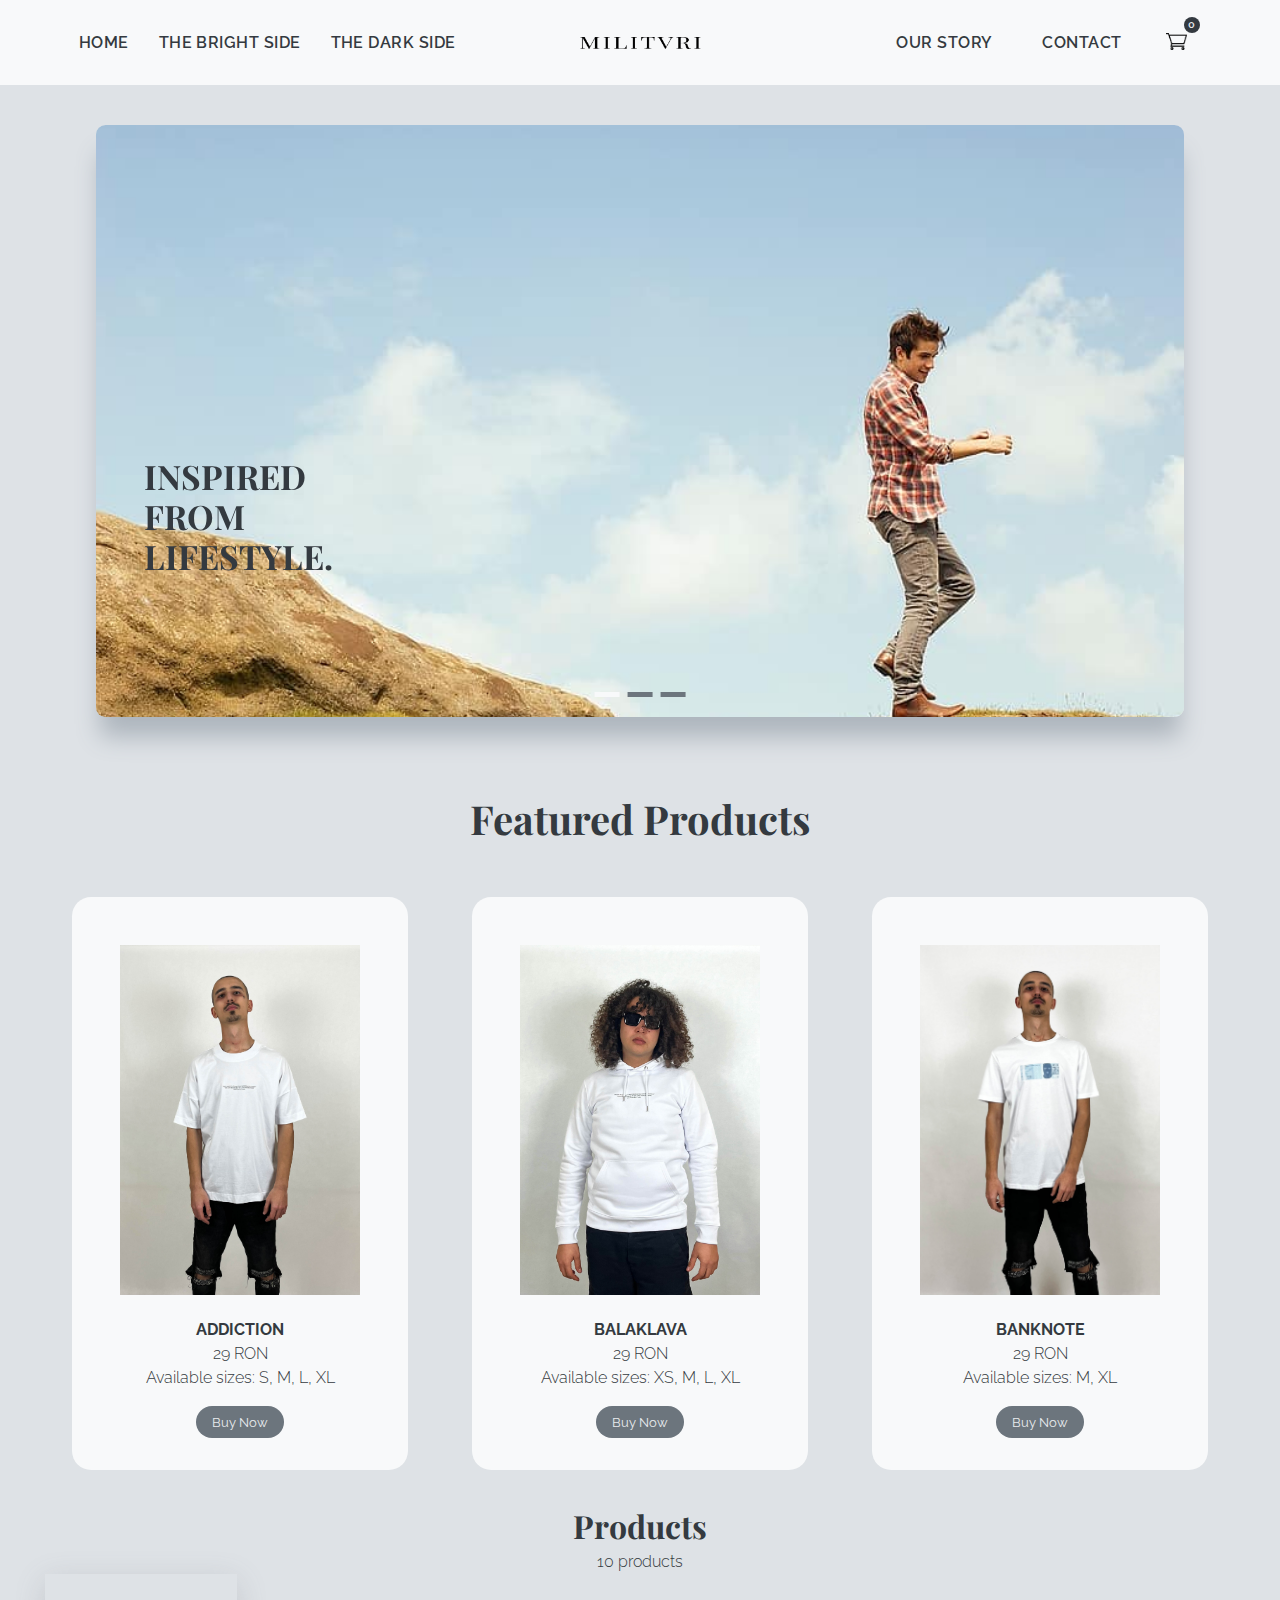
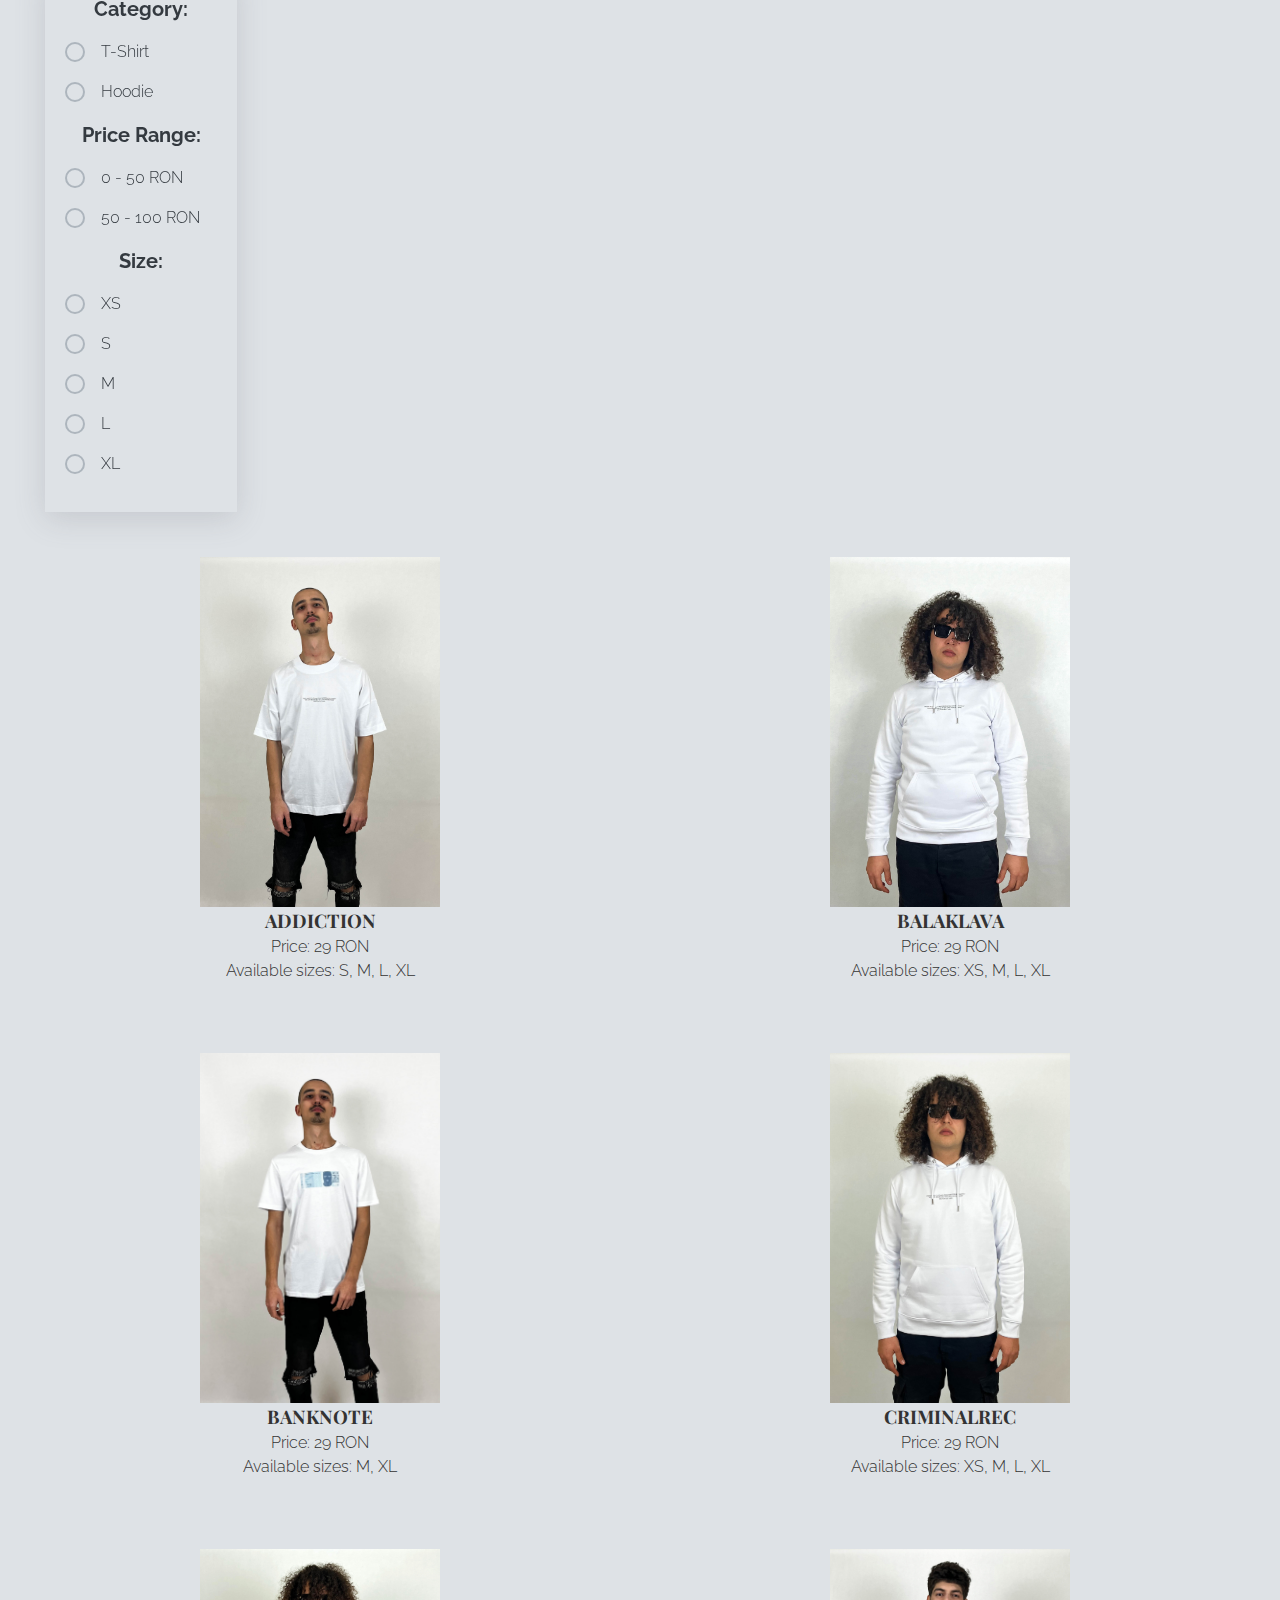
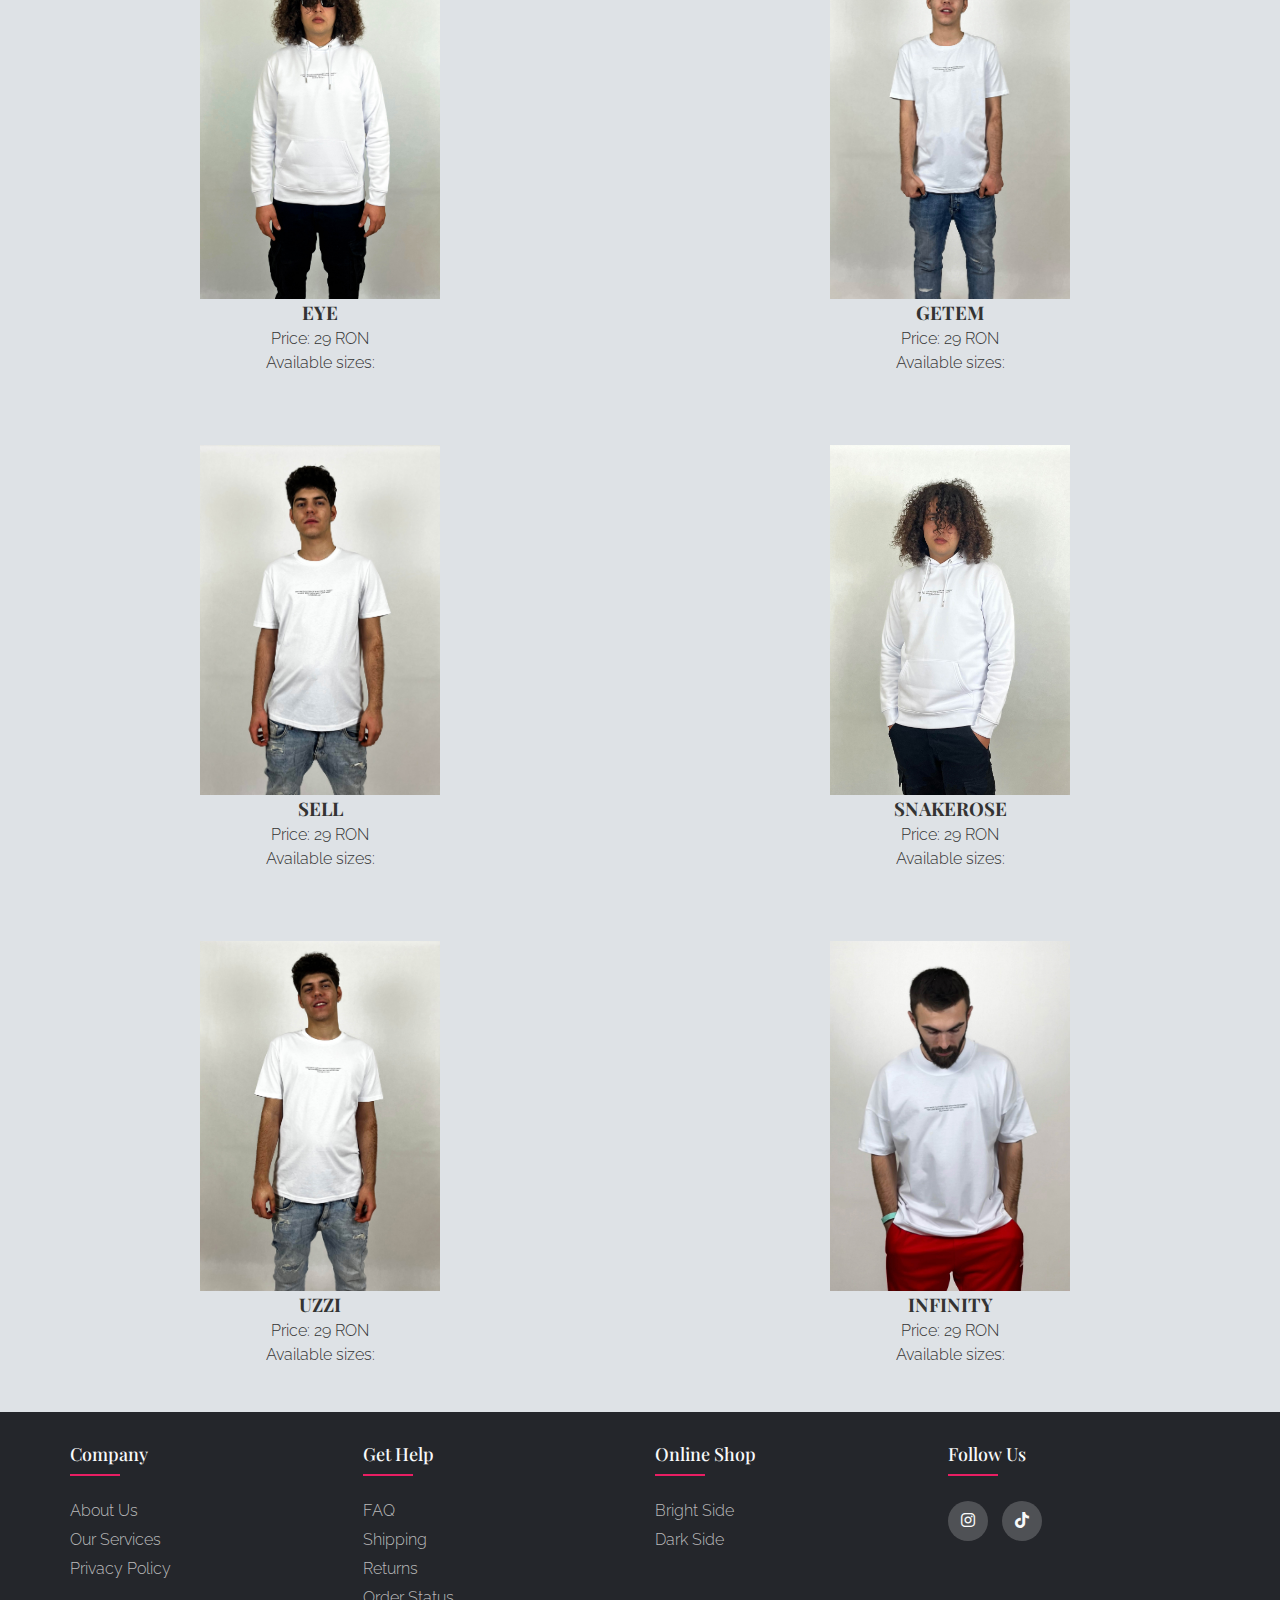
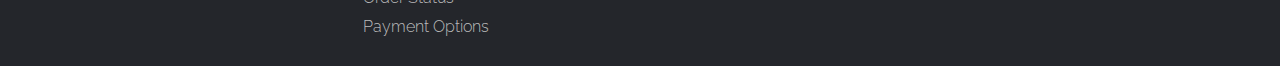
==== commit 941af2f9: "update" ====
--- a/brightside.html
+++ b/brightside.html
@@ -159,7 +159,7 @@
                     <div class="footer-col">
                         <h4>Company</h4>
                         <ul>
-                            <li><a href="#">about us</a></li>
+                            <li><a href="ourstory.html">about us</a></li>
                             <li><a href="#">our services</a></li>
                             <li><a href="#">privacy policy</a></li>
                         </ul>
@@ -179,8 +179,8 @@
                     <div class="footer-col">
                         <h4>Online Shop</h4>
                         <ul>
-                            <li><a href="#">bright side</a></li>
-                            <li><a href="#">dark side</a></li>
+                            <li><a href="brightside.html">bright side</a></li>
+                            <li><a href="darkside.html">dark side</a></li>
                         </ul>
                     </div>
 
--- a/css/style.css
+++ b/css/style.css
@@ -246,12 +246,17 @@
 /* ---------- CONTACT PAGE ---------- */
 
 .form-section {
-    display: flex;
+    margin: 0;
+    padding: 0;
+    display: flex;
+    position: relative;
+    scroll-behavior: smooth;
     justify-content: center;
     align-items: center;
     min-height: 100vh;
     background: var(--background-black);
     width: 100%;
+    top: 5.3rem;
 }
 
 .form-section::before {
@@ -518,10 +523,8 @@
 .shared-container {
     display: flex;
     flex-direction: column;
-    margin-bottom: 0;
-    padding-bottom: 0;
-}
-
+    margin-bottom: 85px;
+}
 
 .shared-container .navigation:hover {
     background-color: var(--primary-color-white); /* Initial white background */
@@ -915,6 +918,7 @@
     min-height: 100vh;
     flex-direction: column;
     background-color: var(--background-black);
+    top: 5.3rem;
 }
 
 /* ---------- CART ---------- */
@@ -1621,9 +1625,33 @@
     }
 }
 
+@media (max-width: 1470px) {
+    .products-list,
+    .products-list-dark {
+        flex-direction: column;
+    }
+
+    .filters,
+    .product-list,
+    .product-list-dark {
+        flex: auto; /* Take up the full width in a column layout */
+        width: 100%;
+    }
+
+    .product-item {
+        width: 100%; /* Full width for each product on smaller screens */
+    }
+
+    .product-list,
+    .product-list-dark {
+        grid-template-columns: 1fr 1fr;
+    }
+}
+
 .footer {
     background-color: #24262b;
     padding: 30px 0 30px 0;
+    height: fit-content;
 }
 
 .footer-container {
@@ -1714,4 +1742,14 @@
     .footer-col {
         width: 100%;
     }
+}
+
+/* OUR STORY */
+
+.ourstory-container {
+
+}
+
+.ourstory-container img {
+    width: 100%;
 }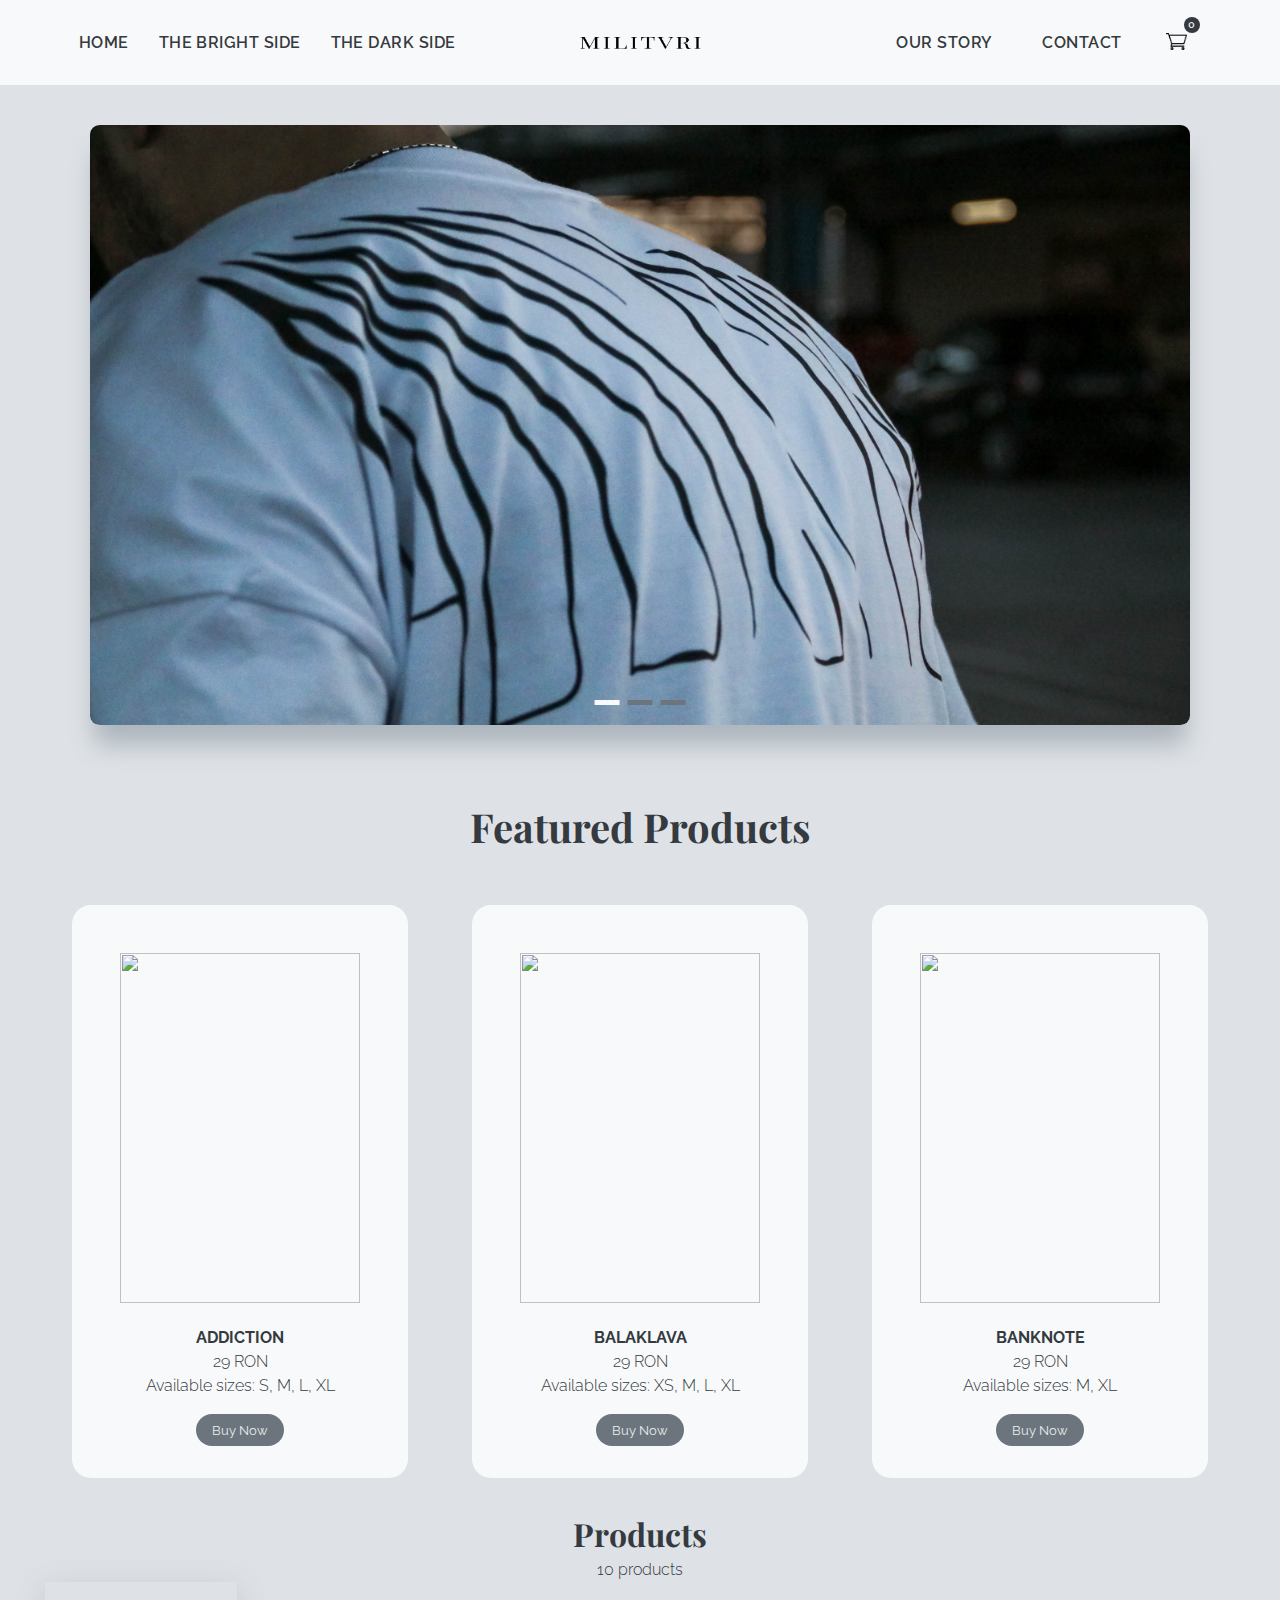
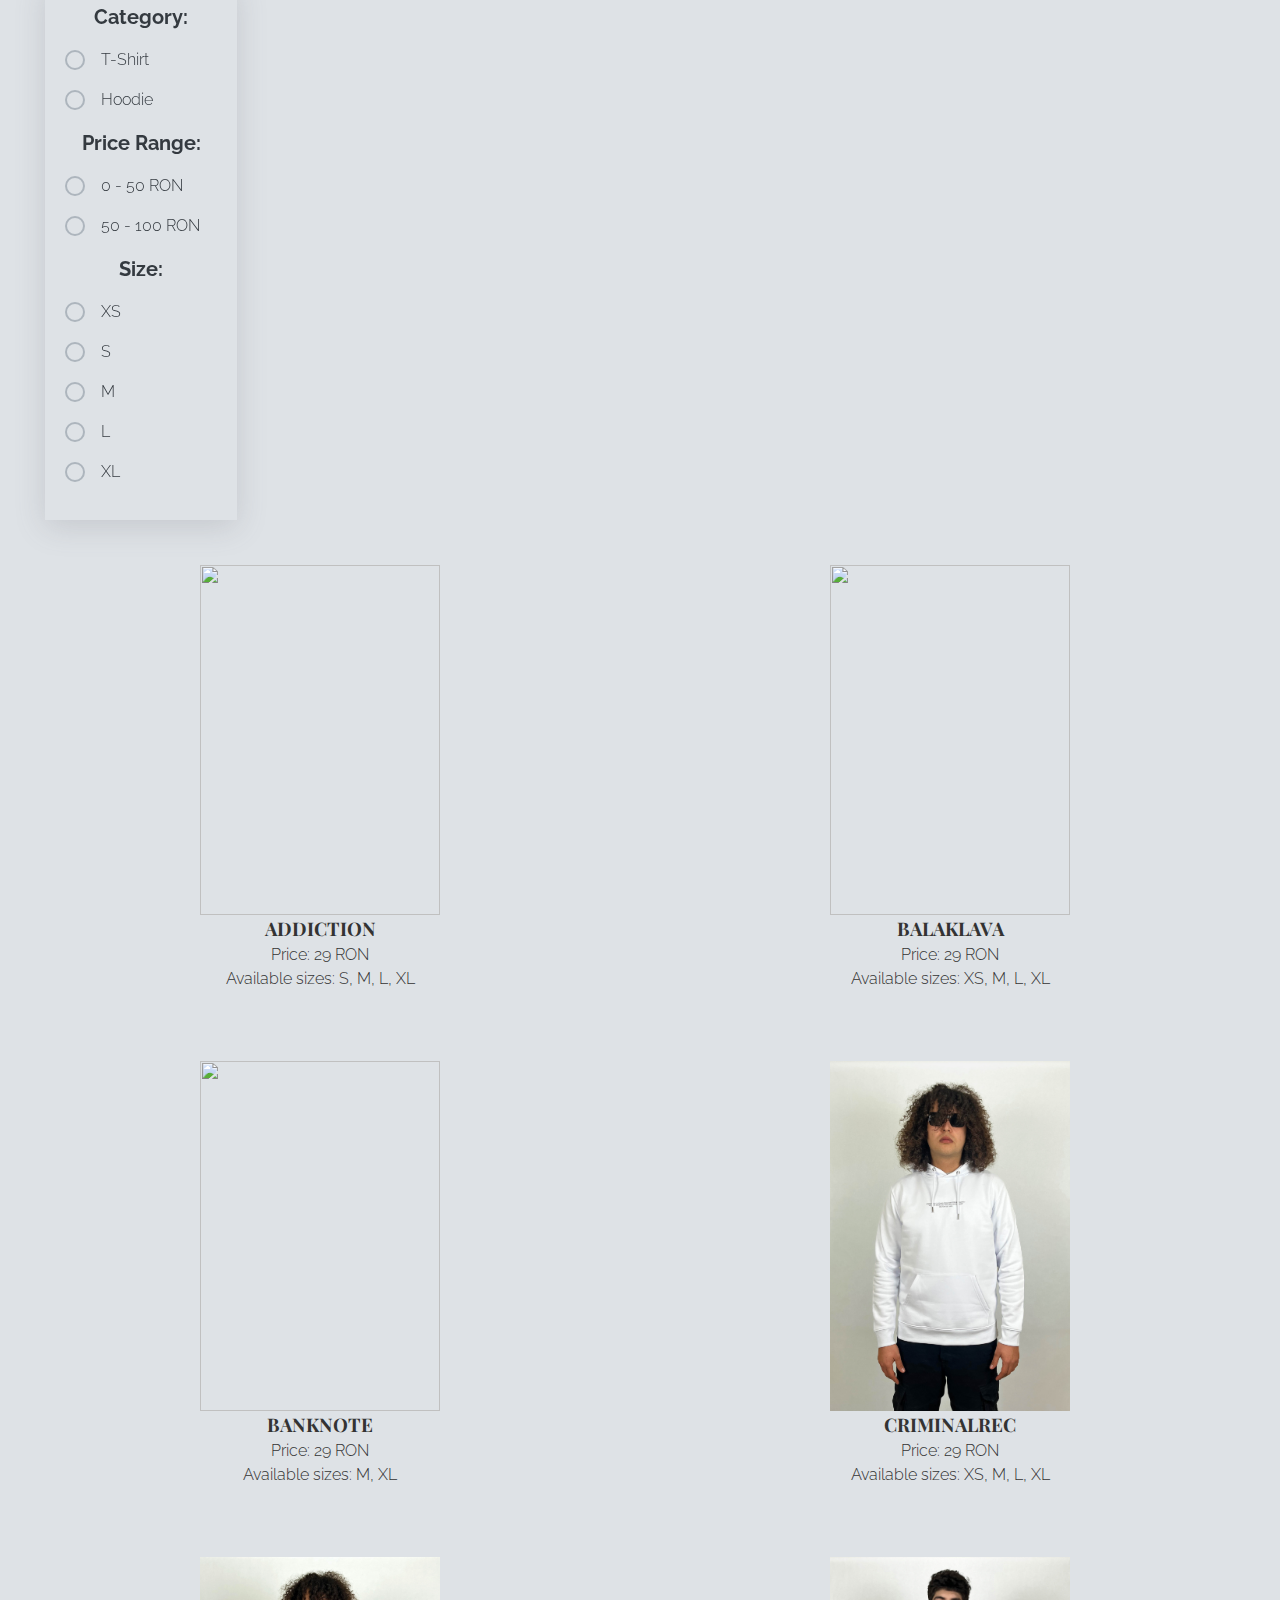
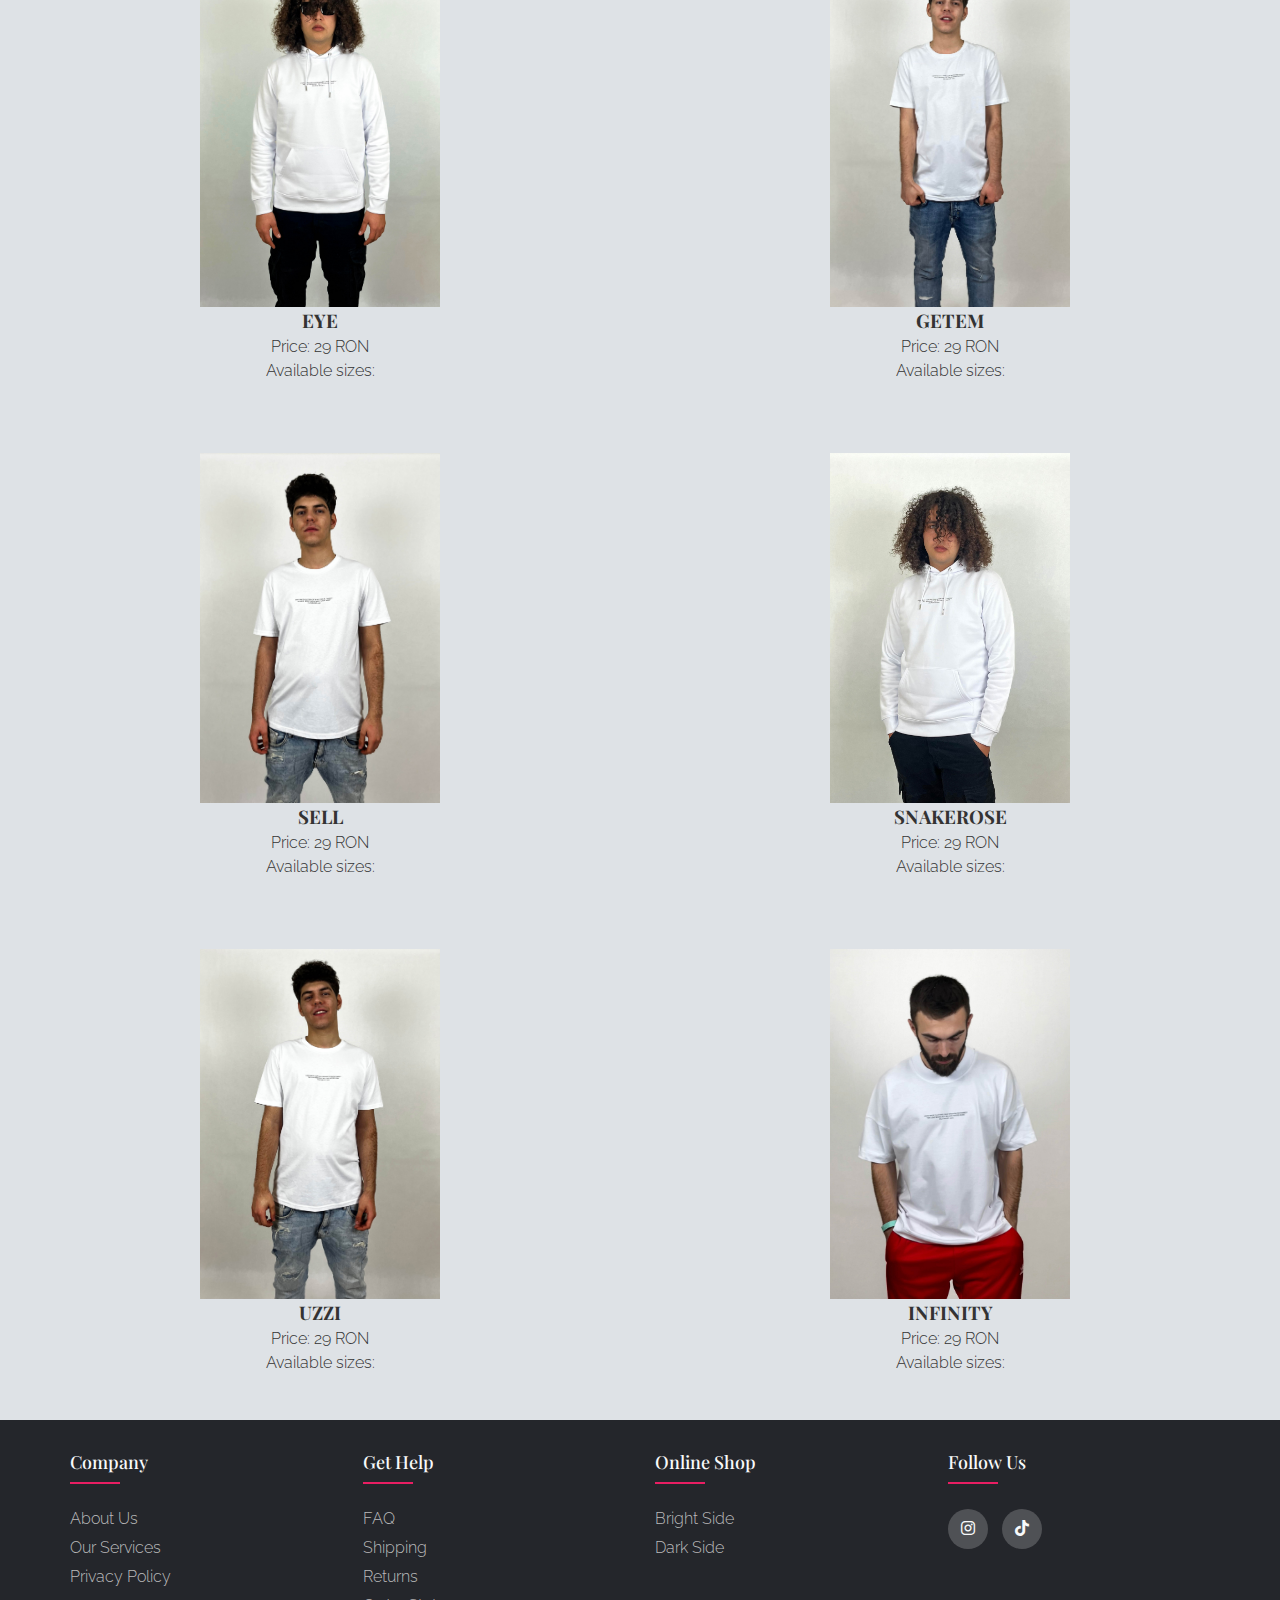
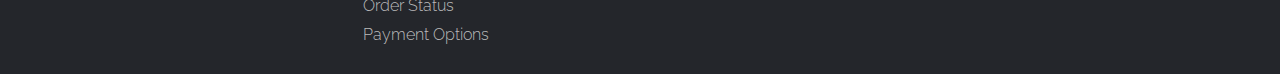
==== commit e7c75f1f: "update" ====
--- a/brightside.html
+++ b/brightside.html
@@ -18,16 +18,15 @@
             <div class="bright-side">
                 <section class="carousell">
                     <div class="img-list" id="img-list">
-                        <img src="images/slide-1.jpg" width="770" alt="">
-                        <img src="images/slide-2.jpg" width="770" alt="">
-                        <img src="images/slide-3.jpg" width="770" alt="">
+                        <img src="images/IMG_7511.jpg" width="770" alt="">
+                        <img src="images/IMG_7633.jpg" width="770" alt="">
+                        <img src="images/IMG_7503.jpg" width="770" alt="">
                     </div>
-                    <div class="content">
+                    <!--<div class="content">
                         <div class="text-content">
                             <h2>INSPIRED FROM LIFESTYLE.</h2>
-                            <!-- <p>This is a text</p> -->
                         </div>
-                    </div>
+                    </div>-->
                     <div class="btn-section">
                         <div class="caro-btn" onclick="slideImg(0)"></div>
                         <div class="caro-btn" onclick="slideImg(1)"></div>
--- a/css/style.css
+++ b/css/style.css
@@ -31,7 +31,7 @@
     display: flex;
     flex-direction: column;
     justify-content: flex-start;
-    background-image: url('../images/background.jpg');
+    background-image: url('../images/banner.jpg');
     background-size: cover;
     background-repeat: no-repeat;
     background-position: center;
@@ -584,8 +584,8 @@
 
 .carousell {
     position: relative;
-    width: 68rem;
-    height: 37rem;
+    width: 1100px;
+    height: 600px;
     margin: 2.5rem;
     border-radius: 0.6rem;
     overflow: hidden;
